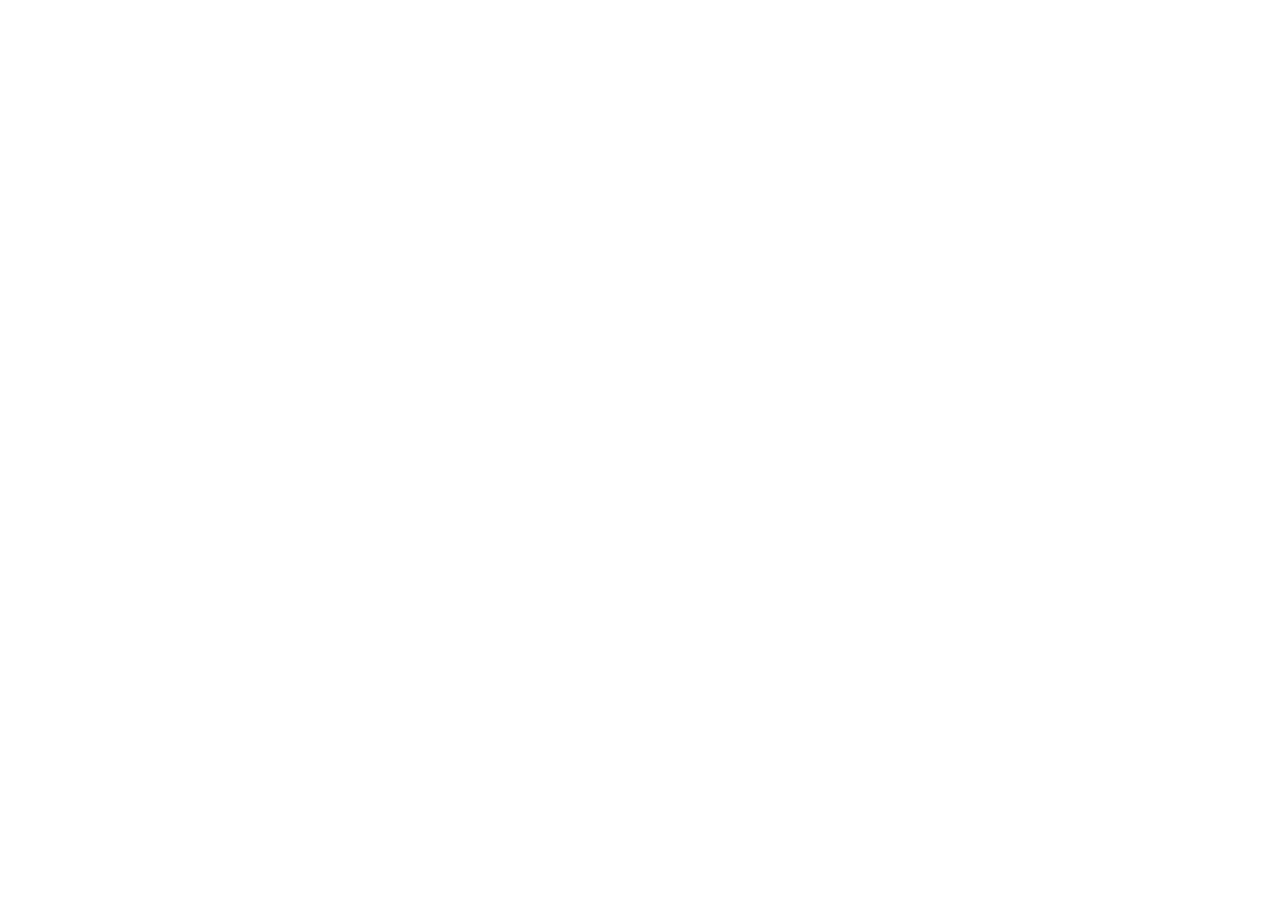
==== hero1.html @ 266dec46 "added an hero1.html file" ====
<!DOCTYPE html>
<html lang="en">
<head>
    <meta charset="UTF-8">
    <meta name="viewport" content="width=device-width, initial-scale=1.0">
    <title>Hero 1 Assignment</title>
</head>
<body>
    
</body>
</html>
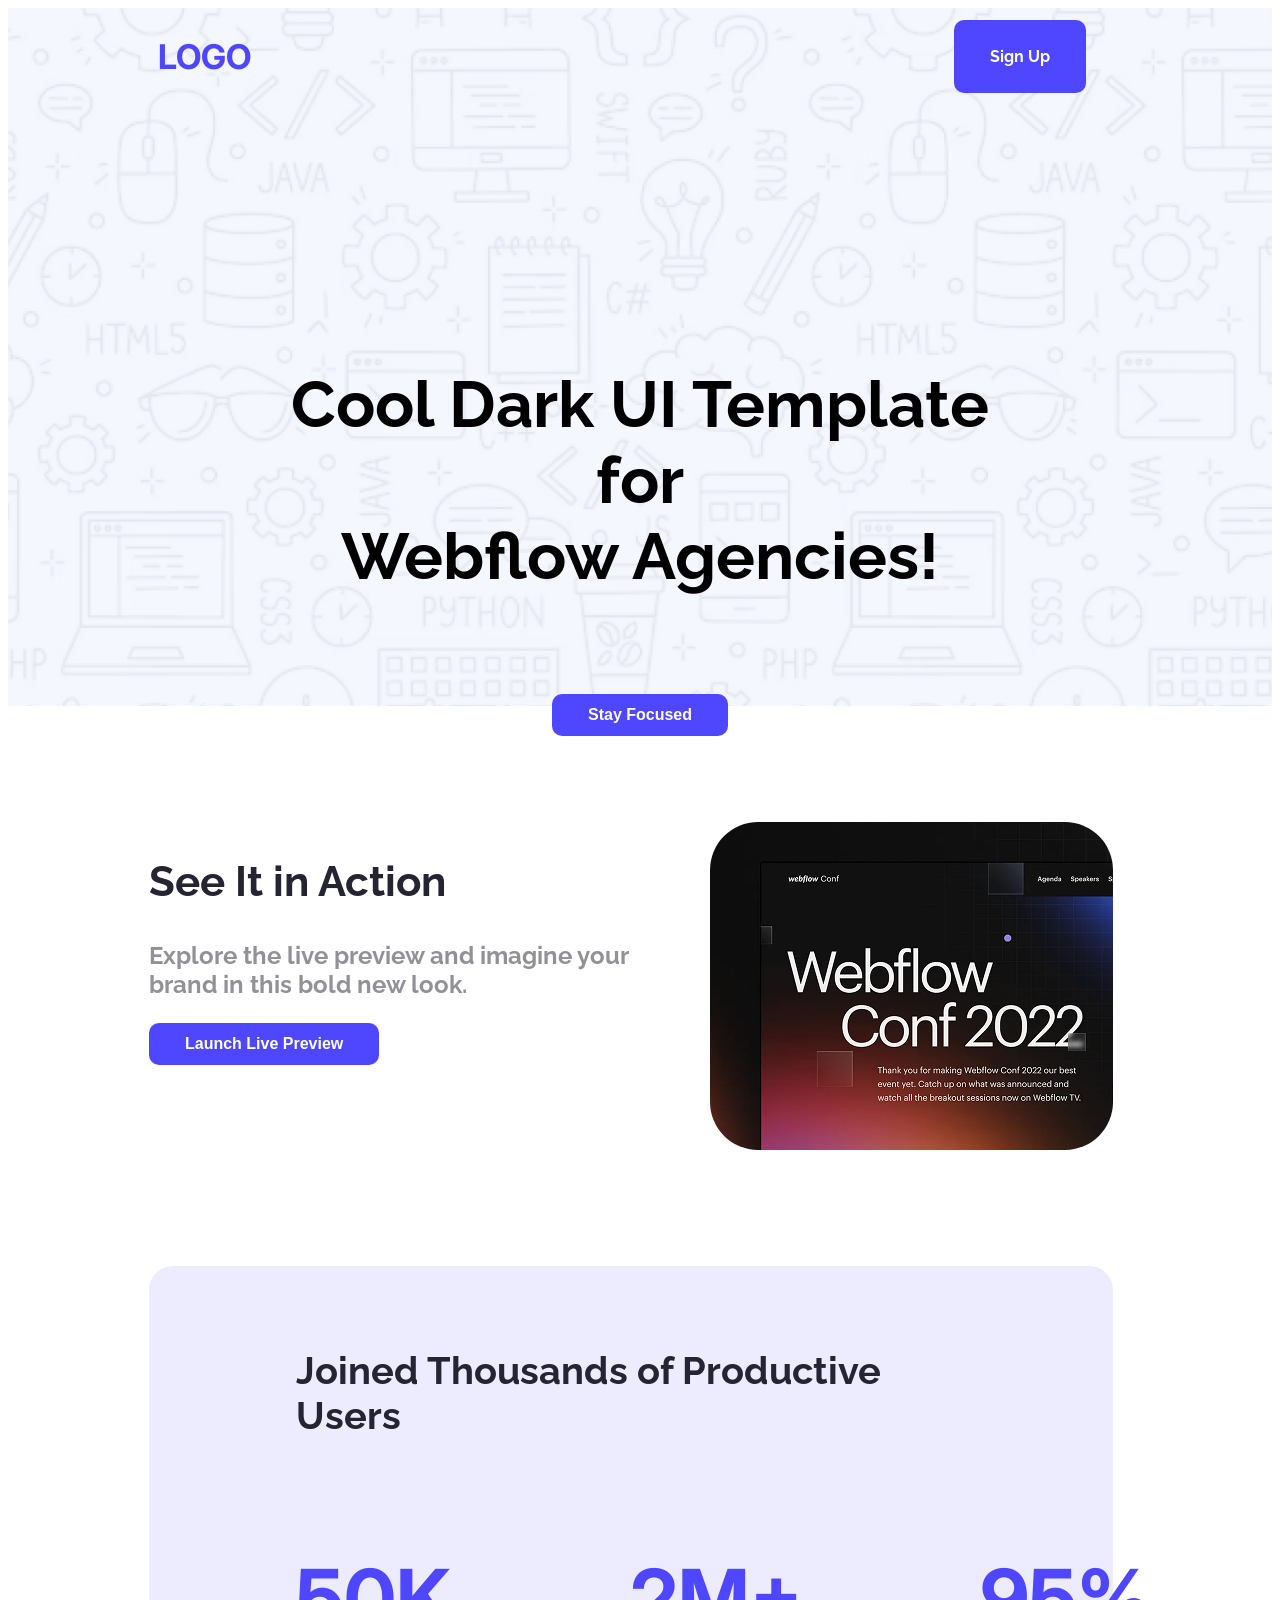
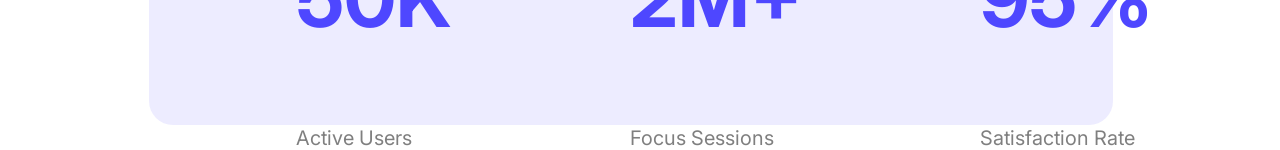
==== commit 091a2b8b: "added new commit" ====
--- a/hero1.html
+++ b/hero1.html
@@ -3,9 +3,84 @@
 <head>
     <meta charset="UTF-8">
     <meta name="viewport" content="width=device-width, initial-scale=1.0">
+    <!-- inter font link -->
+     <link rel="preconnect" href="https://fonts.googleapis.com">
+    <link rel="preconnect" href="https://fonts.gstatic.com" crossorigin>
+    <link href="https://fonts.googleapis.com/css2?family=Inter:ital,opsz,wght@0,14..32,100..900;1,14..32,100..900&family=Open+Sans:ital,wght@0,300..800;1,300..800&family=Raleway:ital,wght@0,100..900;1,100..900&display=swap" rel="stylesheet">
+
+    <!-- font releway link -->
+     <link rel="preconnect" href="https://fonts.googleapis.com">
+    <link rel="preconnect" href="https://fonts.gstatic.com" crossorigin>
+    <link href="https://fonts.googleapis.com/css2?family=Inter:ital,opsz,wght@0,14..32,100..900;1,14..32,100..900&family=Open+Sans:ital,wght@0,300..800;1,300..800&family=Raleway:ital,wght@0,100..900;1,100..900&display=swap" rel="stylesheet">
+
     <title>Hero 1 Assignment</title>
+
+    <link rel="stylesheet" href="styles/banner.css">
 </head>
 <body>
+    <header class="header">
+        <!-- start Banner head section -->
+        <nav>
+            <h2 class="Ban-logo inter-bn-h">LOGO</h2>
+            <a href=""><button class="fff-color raleway-bn-h-b">Sign Up</button></a>
+        </nav>
+        <div class="raleway-bn-h-b hd-tex-cool">
+            <p>Cool Dark UI Template for <br> Webflow Agencies!</p>
+            <a href=""><button class="btn-color ff-color">Stay Focused</button></a>
+        </div>    
+    </header>
+
+<!-- action header section -->
+        <main>
+        
+            <section class="main"> <!-- header section div1 style -->
+                 <div class="sec-div1-style">
+
+                    <div class="raleway-bn-h-b section-div1">
+                    <H2 class="bn-action-title action-cont-h2">See It in Action</H2>
+                    <P class="bn-cotent action-cont-color">Explore the live preview and imagine your <br> brand in this bold new look.</P>
+                    <a href=""> <button class="btn-color ff-color">Launch Live Preview</button></a>
+                    </div>
+                    
+                    <img class="banner-prof-pic" src="B12A01-landing-launchpad/Assets/wc-mini.png" alt="">
+                </div>
+            </section>
+<!-- action user section -->
+            <section class="main">
+
+                <div class="user-sec">
+                    
+                    <h2 class="raleway-bn-h-b mid-sec-title">Joined Thousands of Productive Users</h2>
+
+                    <div class="secondary-bg">
+
+                        <div>
+                        <h3 class="inter-bn-h active-user">50K</h3>
+                        <p class="inter-bn-h des-text">Active Users</p>
+                        </div>
+
+                        <div>
+                        <h3 class="inter-bn-h active-user">2M+</h3>
+                        <p class="inter-bn-h des-text">Focus Sessions</p>
+                        </div>
+
+                        <div>
+                        <h3 class="inter-bn-h active-user">95%</h3>
+                        <p class="inter-bn-h des-text">Satisfaction Rate</p>
+                        </div>
+                    </div>
+                </div>
+                
+            </section>
+
+
+
+         </main>
+    
+
+    <footer>
+
+    </footer>
     
 </body>
 </html>
--- a/styles/banner.css
+++ b/styles/banner.css
@@ -0,0 +1,132 @@
+/* inter font style */
+
+.inter-bn-h {
+  font-family: "Inter", sans-serif;
+  font-optical-sizing: auto;
+  font-weight: <weight>;
+  font-style: normal;
+}
+/* releway font style */
+
+.raleway-bn-h-b {
+  font-family: "Raleway", sans-serif;
+  font-optical-sizing: auto;
+  font-weight: bold;
+  font-style: normal;
+}
+.header{
+    background-image: url(../B12A01-landing-launchpad/Assets/Hero-bg.png);
+    background-position: top center;
+    background-repeat: no-repeat;
+    width: 100%;
+    height: 698px;
+    background-size: cover;
+}
+
+/* banner head styles */
+nav{
+    display: flex;
+    justify-content: space-between;
+    margin: 0 150px
+    /* margin-top: 51.5px; */
+}
+.Ban-logo{
+    color: rgba(78, 71, 255, 1);
+    font-size: 34px;
+}
+nav a{
+    display: flex;
+    text-decoration: none;
+    padding: 12px 36px;
+}
+nav button{
+    background-color: rgba(78, 71, 255, 1);
+    font-weight: bold;
+    font-size: 16px;
+}
+.btn-color{
+    background-color: rgba(78, 71, 255, 1);
+    padding: 12px 36px;
+    border-radius: 10px;
+    font-weight: bold;
+    font-size: 16px;
+    border: none;
+}
+.fff-color{
+    color: #FFFFFF;
+    padding: 12px 36px;
+    border-radius: 10px;
+    border: none;
+}
+.ff-color{
+    color: #FFFFFF;
+}
+.hd-tex-cool{
+    font-size: 65px;
+    font-weight: bold;
+    margin: 261px 267.5px 285px 267.5px;
+}
+header div{
+    text-align: center;
+    /* margin: 309px 267.5px 237px 267.5px; */
+}
+
+/* action header section  */
+/* header section div1 style*/
+.main{
+    margin: 116px 159px 0 141px;
+}
+.sec-div1-style{
+    display: flex;
+    justify-content: space-between;
+}
+.section-div1{
+    max-width: 517px;
+    text-align: left;
+}
+.bn-action-title{
+    font-size: 42px;
+}
+.bn-cotent{
+    font-size: 24px;
+}
+.action-cont-h2{
+    color: rgba(37, 36, 50, 1);
+}
+.action-cont-color{
+    color: rgba(37, 36, 50, 0.5);
+}
+.banner-prof-pic{
+    max-width: 403px;
+    border-radius: 48px;
+}
+/* action user section */
+.user-sec{
+    justify-items: center;
+    background-color: rgba(78, 71, 255, 0.1);
+    padding: 50px 147px;
+    border-radius: 24px;
+    
+}
+.mid-sec-title{
+    font-size: 38px;
+    color: #252432;
+}
+.secondary-bg{
+    display: flex;
+    justify-content: space-between;
+    /* padding: 135px 147px 50px 147px; */
+    /* gap: 158px; */
+    width: 856px;
+    height: 206px;
+    
+}
+.active-user{
+    font-size: 80px;
+    font-weight: bold;
+    color: rgba(78, 71, 255, 1);
+}
+.des-text{
+    font-size: 20px;
+    color: rgba(0, 0, 0, 0.5);
+}
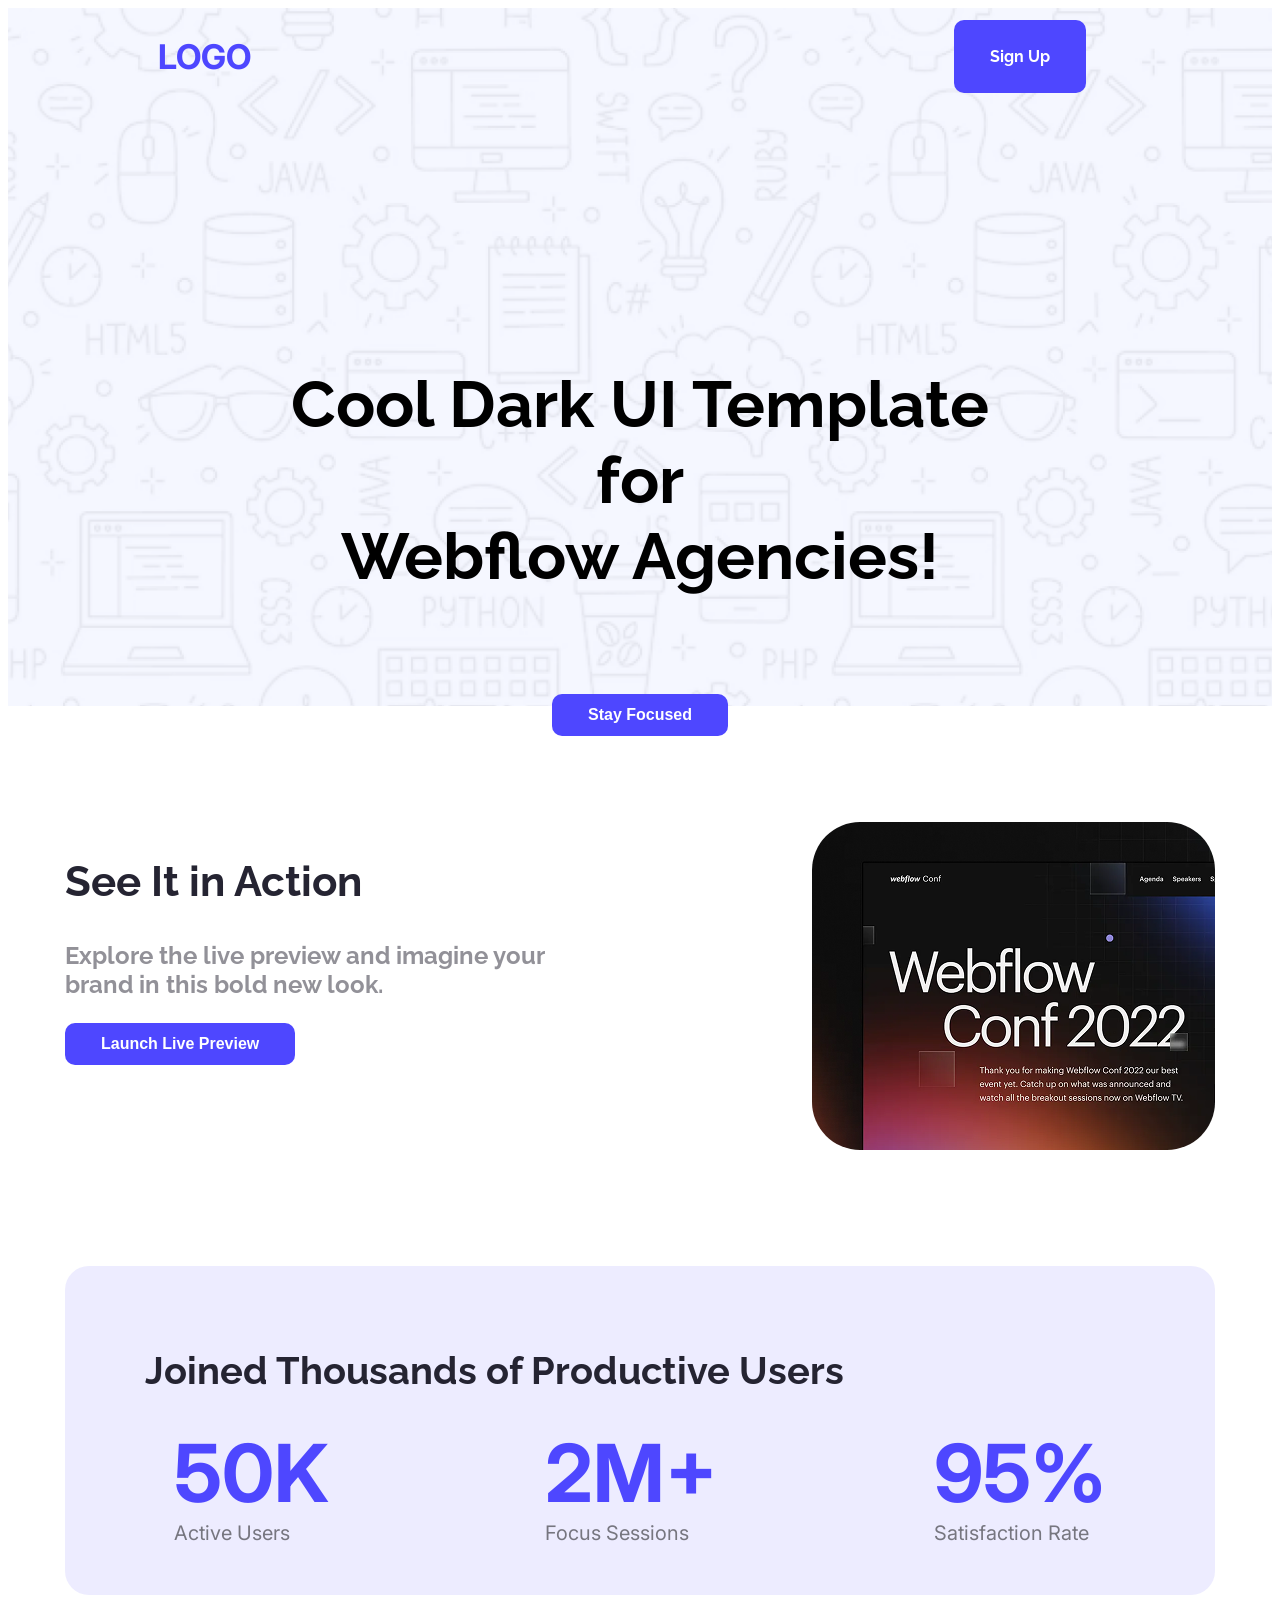
==== commit eefad6f3: "added action section new commit" ====
--- a/hero1.html
+++ b/hero1.html
@@ -53,17 +53,14 @@
                     <h2 class="raleway-bn-h-b mid-sec-title">Joined Thousands of Productive Users</h2>
 
                     <div class="secondary-bg">
-
                         <div>
-                        <h3 class="inter-bn-h active-user">50K</h3>
+                        <p class="inter-bn-h active-user">50K</p>
                         <p class="inter-bn-h des-text">Active Users</p>
                         </div>
-
                         <div>
                         <h3 class="inter-bn-h active-user">2M+</h3>
                         <p class="inter-bn-h des-text">Focus Sessions</p>
                         </div>
-
                         <div>
                         <h3 class="inter-bn-h active-user">95%</h3>
                         <p class="inter-bn-h des-text">Satisfaction Rate</p>
--- a/styles/banner.css
+++ b/styles/banner.css
@@ -74,11 +74,14 @@
 /* action header section  */
 /* header section div1 style*/
 .main{
-    margin: 116px 159px 0 141px;
+    /* margin: 116px 159px 0 141px; */
+    max-width: 1150px;
+    margin: 0 auto;
 }
 .sec-div1-style{
     display: flex;
     justify-content: space-between;
+    margin-top: 116px;
 }
 .section-div1{
     max-width: 517px;
@@ -97,15 +100,17 @@
     color: rgba(37, 36, 50, 0.5);
 }
 .banner-prof-pic{
-    max-width: 403px;
+    width: 403px;
+    height: 328px;
     border-radius: 48px;
 }
 /* action user section */
 .user-sec{
     justify-items: center;
     background-color: rgba(78, 71, 255, 0.1);
-    padding: 50px 147px;
+    padding: 50px 80px;
     border-radius: 24px;
+    margin-top: 116px;
     
 }
 .mid-sec-title{
@@ -114,19 +119,19 @@
 }
 .secondary-bg{
     display: flex;
-    justify-content: space-between;
-    /* padding: 135px 147px 50px 147px; */
-    /* gap: 158px; */
-    width: 856px;
-    height: 206px;
-    
+    justify-content: space-around;
+    gap: 158px;
 }
 .active-user{
     font-size: 80px;
     font-weight: bold;
     color: rgba(78, 71, 255, 1);
+    margin: 0;
+    padding: 0;
 }
 .des-text{
     font-size: 20px;
     color: rgba(0, 0, 0, 0.5);
+    margin: 0;
+    padding: 0;
 }
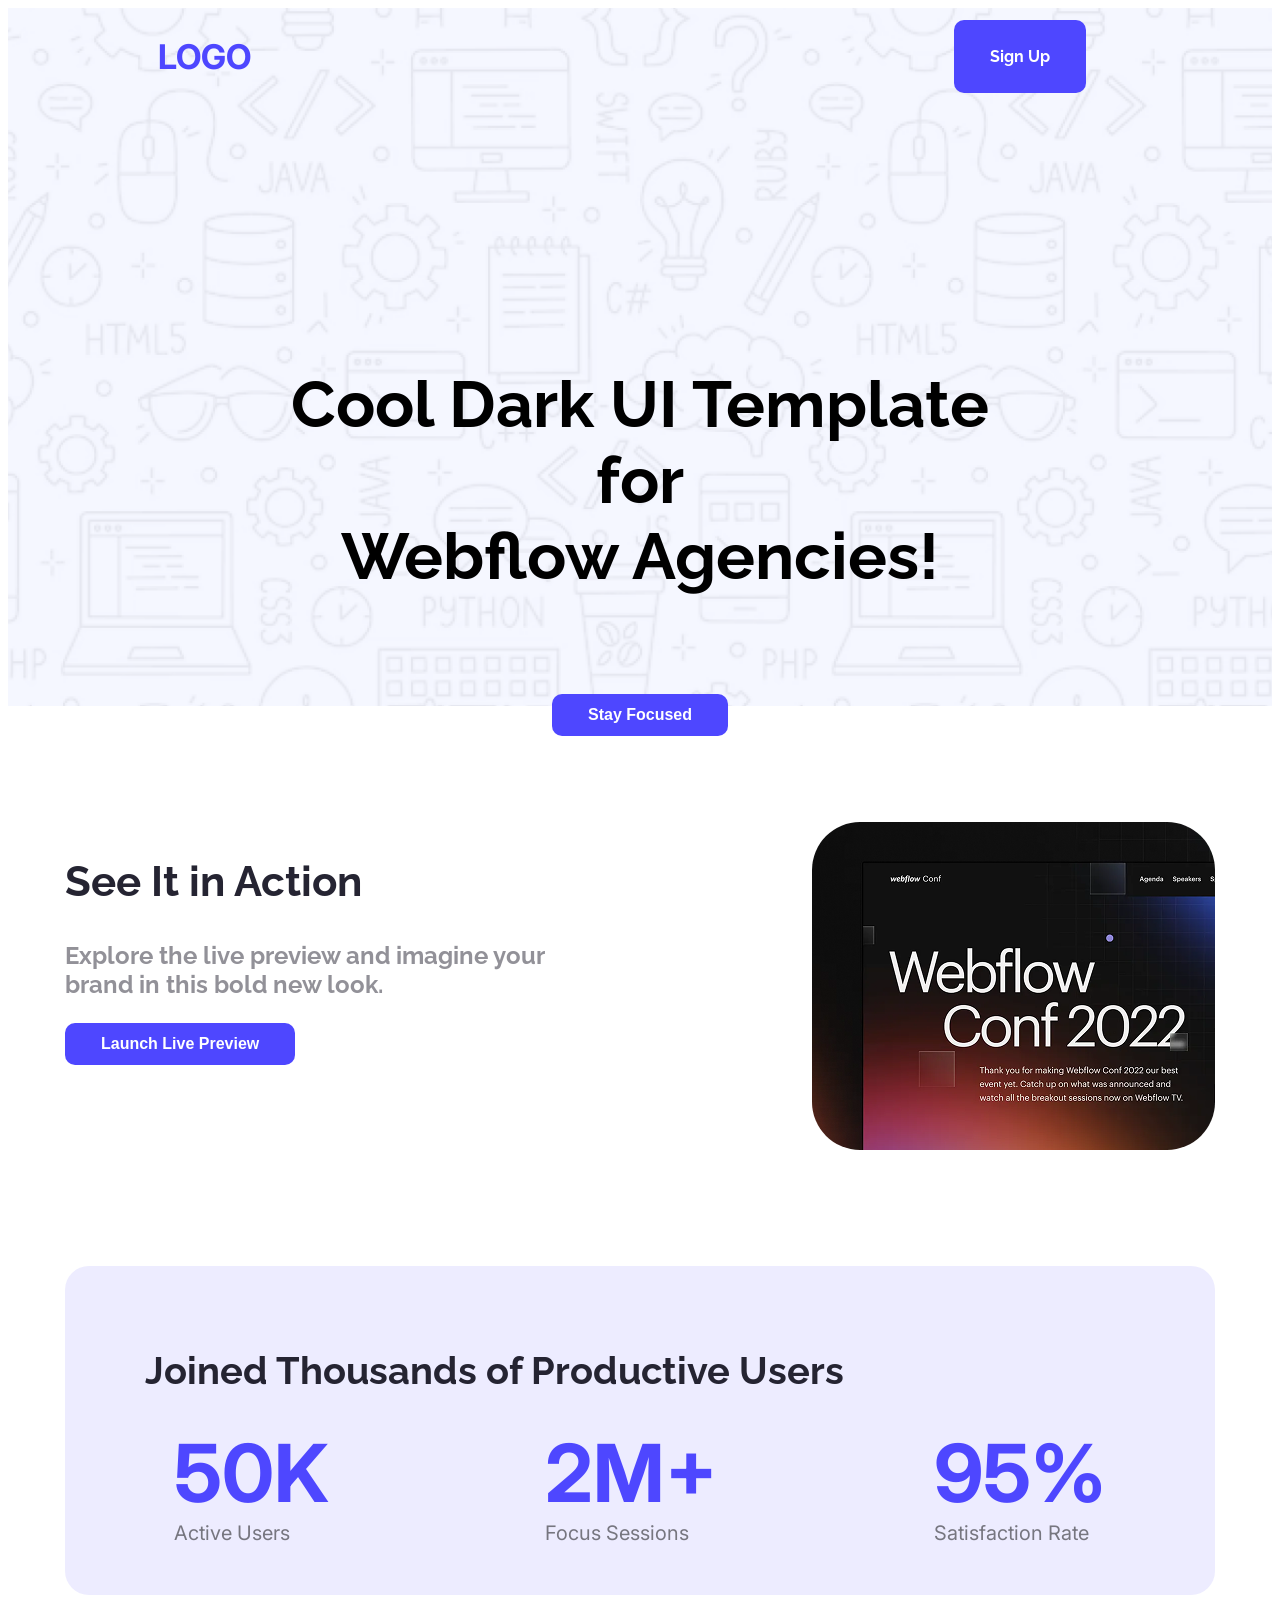
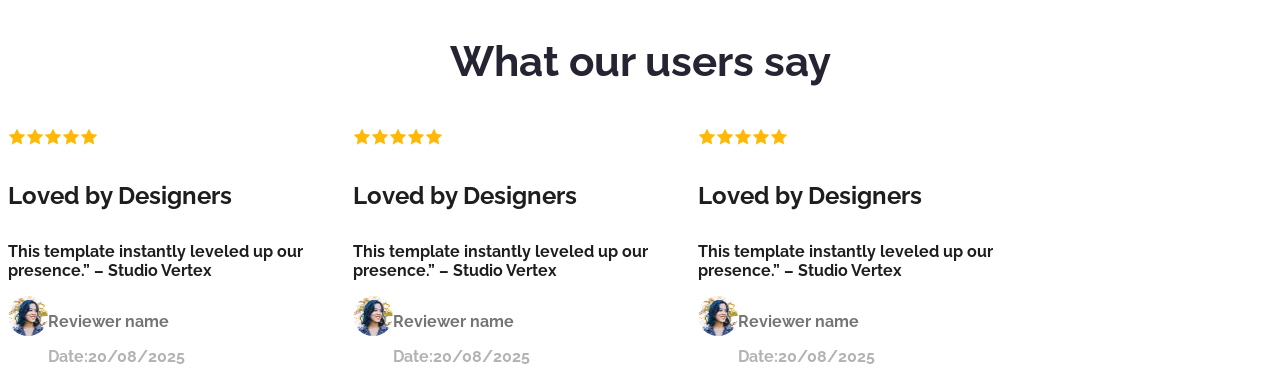
==== commit 8eafd2b3: "added review section new commit" ====
--- a/hero1.html
+++ b/hero1.html
@@ -67,11 +67,86 @@
                         </div>
                     </div>
                 </div>
+            </section>
+<!-- user review section             -->
+            <section>
+                <h3 class="raleway-bn-h-b rev-head">What our users say</h3>
                 
-            </section>
+                <section class="review-sec">
+                        <section>
+                            <div>
+                                <div class="rev-star">
+                                    <div><img src="B12A01-landing-launchpad/Assets/icon-star.png" alt=""></div>
+                                    <div><img src="B12A01-landing-launchpad/Assets/icon-star.png" alt=""></div>
+                                    <div><img src="B12A01-landing-launchpad/Assets/icon-star.png" alt=""></div>
+                                    <div><img src="B12A01-landing-launchpad/Assets/icon-star.png" alt=""></div>
+                                    <div><img src="B12A01-landing-launchpad/Assets/icon-star.png" alt=""></div>
+                                </div>
+                                <h4 class="raleway-bn-h-b rev-title">Loved by Designers</h4>
+                                
+                                <p class="raleway-bn-h-b rev-description">This template instantly leveled up our <br> presence.” – Studio Vertex</p>
 
+                                <div class="rev-pic-info">
+                                    <img class="rev-pic"src="B12A01-landing-launchpad/Assets/avatar.png" alt="">
 
+                                    <div class="rev-info">
+                                        <div class="raleway-bn-h-b rev-name"><p>Reviewer name</p></div>
+                                        <div class="raleway-bn-h-b rev-date"><p>Date:20/08/2025</p></div>
+                                    </div>
+                                </div>
+                            </div>
+                        </section>
 
+                        <section>
+                            <div>
+                                
+                                <div class="rev-star">
+                                    <div><img src="B12A01-landing-launchpad/Assets/icon-star.png" alt=""></div>
+                                    <div><img src="B12A01-landing-launchpad/Assets/icon-star.png" alt=""></div>
+                                    <div><img src="B12A01-landing-launchpad/Assets/icon-star.png" alt=""></div>
+                                    <div><img src="B12A01-landing-launchpad/Assets/icon-star.png" alt=""></div>
+                                    <div><img src="B12A01-landing-launchpad/Assets/icon-star.png" alt=""></div>
+                                </div>
+                                <h4 class="raleway-bn-h-b rev-title">Loved by Designers</h4>
+
+                                <p class="raleway-bn-h-b rev-description">This template instantly leveled up our <br> presence.” – Studio Vertex</p>
+
+                                <div class="rev-pic-info">
+                                    <img class="rev-pic"src="B12A01-landing-launchpad/Assets/avatar.png" alt="">
+
+                                    <div class="rev-info">
+                                        <div class="raleway-bn-h-b rev-name"><p>Reviewer name</p></div>
+                                        <div class="raleway-bn-h-b rev-date"><p>Date:20/08/2025</p></div>
+                                    </div>
+                                </div>
+                            </div>    
+                        </section>
+
+                        <section>
+                            <div>
+                                    <div class="rev-star">
+                                        <div><img src="B12A01-landing-launchpad/Assets/icon-star.png" alt=""></div>
+                                        <div><img src="B12A01-landing-launchpad/Assets/icon-star.png" alt=""></div>
+                                        <div><img src="B12A01-landing-launchpad/Assets/icon-star.png" alt=""></div>
+                                        <div><img src="B12A01-landing-launchpad/Assets/icon-star.png" alt=""></div>
+                                        <div><img src="B12A01-landing-launchpad/Assets/icon-star.png" alt=""></div>
+                                    </div>
+                                <h4 class="raleway-bn-h-b rev-title">Loved by Designers</h4>
+
+                                <p class="raleway-bn-h-b rev-description">This template instantly leveled up our <br> presence.” – Studio Vertex</p>
+
+                                <div class="rev-pic-info">
+                                    <img class="rev-pic"src="B12A01-landing-launchpad/Assets/avatar.png" alt="">
+
+                                    <div class="rev-info">
+                                        <div class="raleway-bn-h-b rev-name"><p>Reviewer name</p></div>
+                                        <div class="raleway-bn-h-b rev-date"><p>Date:20/08/2025</p></div>
+                                    </div>
+                                </div>
+                            </div>
+                        </section>
+                </section>    
+            </section>    
          </main>
     
 
--- a/styles/banner.css
+++ b/styles/banner.css
@@ -134,4 +134,51 @@
     color: rgba(0, 0, 0, 0.5);
     margin: 0;
     padding: 0;
+}
+/* user review section */
+.review-sec{
+    display: flex;
+    /* justify-content: space-around; */
+    max-width: 1150px;
+    align-items: center;
+    gap: 50px;
+
+}
+.rev-head{
+    text-align: center;
+    font-size: 42px;
+    /* font-weight: bold; */
+    color: #252432;
+}
+.rev-star{
+    display: flex;
+}
+.rev-title{
+    font-size: 24px;
+    color: rgba(30, 30, 30, 1);
+}
+.rev-description{
+    font-size: 16px;
+    color: rgba(30, 30, 30, 1);
+}
+.rev-pic-info{
+    display: flex;
+}
+.rev-pic{
+    width: 40px;
+    height: 40px;
+    border-radius: 100%;
+}
+.rev-info{
+    flex-direction: column;
+    /* margin: 0; */
+}
+.rev-name{
+    font-size: 16px;
+    color: rgba(117, 117, 117, 1)
+
+}
+.rev-date{
+    font-size: 16PX;
+    color: rgba(179, 179, 179, 1);
 }
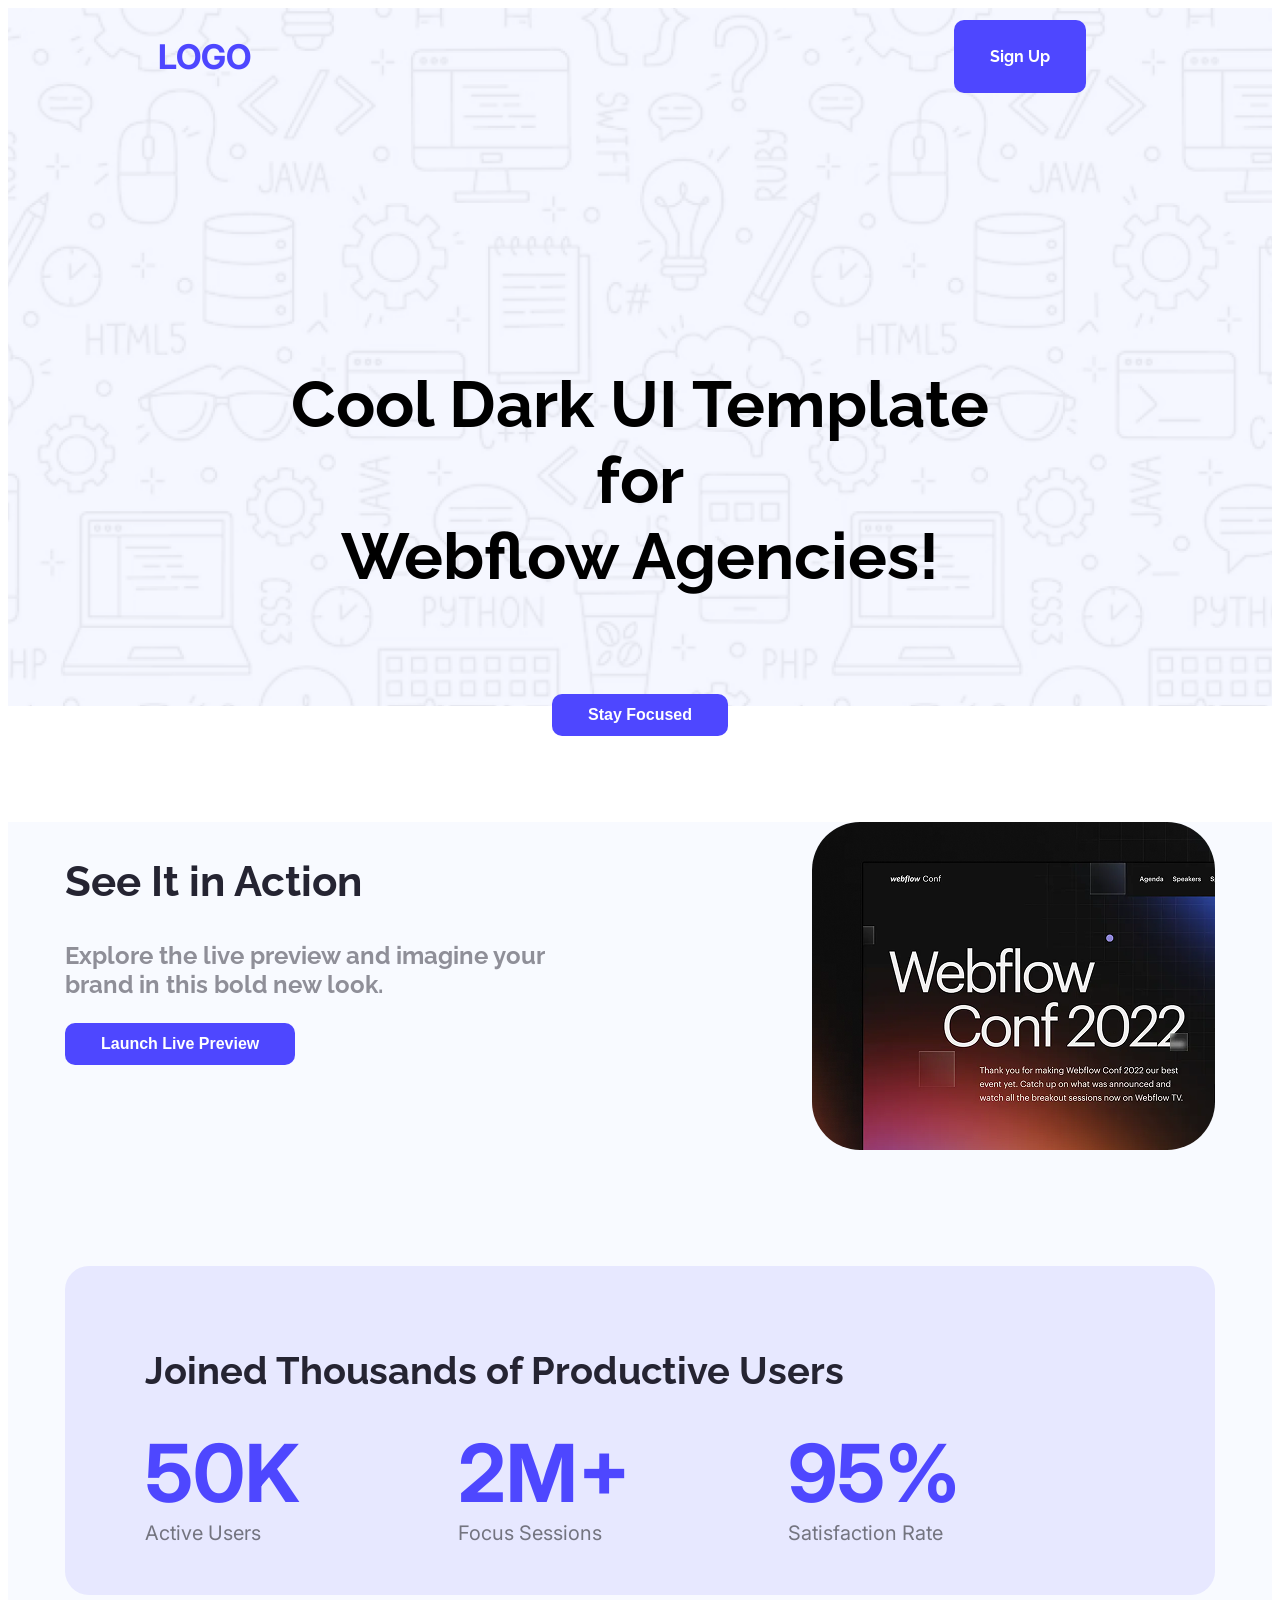
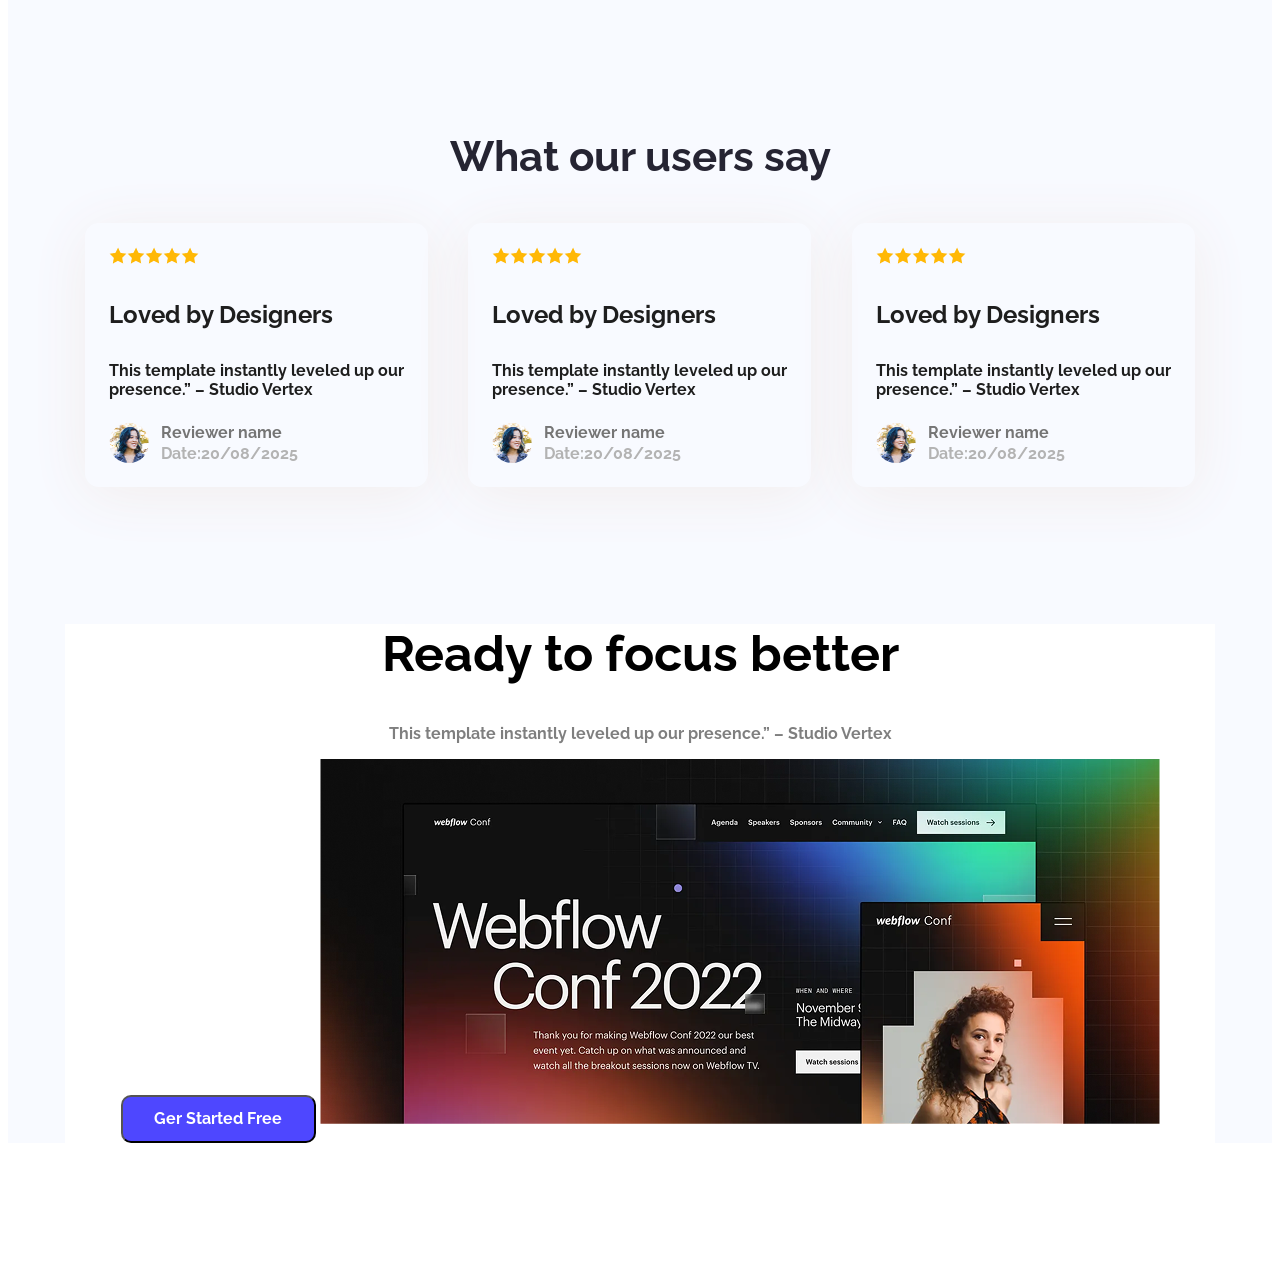
==== commit a099d7a8: "added section new commit" ====
--- a/hero1.html
+++ b/hero1.html
@@ -31,7 +31,7 @@
     </header>
 
 <!-- action header section -->
-        <main>
+        <main class="bg-color">
         
             <section class="main"> <!-- header section div1 style -->
                  <div class="sec-div1-style">
@@ -39,7 +39,7 @@
                     <div class="raleway-bn-h-b section-div1">
                     <H2 class="bn-action-title action-cont-h2">See It in Action</H2>
                     <P class="bn-cotent action-cont-color">Explore the live preview and imagine your <br> brand in this bold new look.</P>
-                    <a href=""> <button class="btn-color ff-color">Launch Live Preview</button></a>
+                    <a href=""><button class="btn-color ff-color">Launch Live Preview</button></a>
                     </div>
                     
                     <img class="banner-prof-pic" src="B12A01-landing-launchpad/Assets/wc-mini.png" alt="">
@@ -73,8 +73,8 @@
                 <h3 class="raleway-bn-h-b rev-head">What our users say</h3>
                 
                 <section class="review-sec">
-                        <section>
-                            <div>
+                        
+                            <div class="rev-style">
                                 <div class="rev-star">
                                     <div><img src="B12A01-landing-launchpad/Assets/icon-star.png" alt=""></div>
                                     <div><img src="B12A01-landing-launchpad/Assets/icon-star.png" alt=""></div>
@@ -90,16 +90,15 @@
                                     <img class="rev-pic"src="B12A01-landing-launchpad/Assets/avatar.png" alt="">
 
                                     <div class="rev-info">
-                                        <div class="raleway-bn-h-b rev-name"><p>Reviewer name</p></div>
-                                        <div class="raleway-bn-h-b rev-date"><p>Date:20/08/2025</p></div>
+                                        <span class="raleway-bn-h-b rev-name">Reviewer name</span>
+                                        <span class="raleway-bn-h-b rev-date">Date:20/08/2025</span>
                                     </div>
                                 </div>
                             </div>
-                        </section>
+                        
 
-                        <section>
-                            <div>
-                                
+                        
+                            <div class="rev-style"> 
                                 <div class="rev-star">
                                     <div><img src="B12A01-landing-launchpad/Assets/icon-star.png" alt=""></div>
                                     <div><img src="B12A01-landing-launchpad/Assets/icon-star.png" alt=""></div>
@@ -115,15 +114,15 @@
                                     <img class="rev-pic"src="B12A01-landing-launchpad/Assets/avatar.png" alt="">
 
                                     <div class="rev-info">
-                                        <div class="raleway-bn-h-b rev-name"><p>Reviewer name</p></div>
-                                        <div class="raleway-bn-h-b rev-date"><p>Date:20/08/2025</p></div>
+                                        <div class="raleway-bn-h-b rev-name">Reviewer name</div>
+                                        <div class="raleway-bn-h-b rev-date">Date:20/08/2025</div>
                                     </div>
                                 </div>
                             </div>    
-                        </section>
+                        
 
-                        <section>
-                            <div>
+                        
+                            <div class="rev-style">
                                     <div class="rev-star">
                                         <div><img src="B12A01-landing-launchpad/Assets/icon-star.png" alt=""></div>
                                         <div><img src="B12A01-landing-launchpad/Assets/icon-star.png" alt=""></div>
@@ -139,14 +138,23 @@
                                     <img class="rev-pic"src="B12A01-landing-launchpad/Assets/avatar.png" alt="">
 
                                     <div class="rev-info">
-                                        <div class="raleway-bn-h-b rev-name"><p>Reviewer name</p></div>
-                                        <div class="raleway-bn-h-b rev-date"><p>Date:20/08/2025</p></div>
+                                        <div class="raleway-bn-h-b rev-name">Reviewer name</div>
+                                        <div class="raleway-bn-h-b rev-date">Date:20/08/2025</div>
                                     </div>
                                 </div>
                             </div>
-                        </section>
+                        
                 </section>    
             </section>    
+ <!-- focus section           -->
+            <section>
+                <div class="bg-focus">
+                    <h2 class="raleway-bn-h-b foc-title">Ready to focus better</h2>
+                    <p class="raleway-bn-h-b foc-des">This template instantly leveled up our presence.” – Studio Vertex</p>
+                    <a href=""><button class="raleway-bn-h-b foc-btn">Ger Started Free</button></a>
+                    <img src="B12A01-landing-launchpad/Assets/wc-big.png" alt="">
+                </div>
+            </section>
          </main>
     
 
--- a/styles/banner.css
+++ b/styles/banner.css
@@ -73,6 +73,9 @@
 
 /* action header section  */
 /* header section div1 style*/
+.bg-color{
+    background-color: #f8faff;
+}
 .main{
     /* margin: 116px 159px 0 141px; */
     max-width: 1150px;
@@ -119,7 +122,7 @@
 }
 .secondary-bg{
     display: flex;
-    justify-content: space-around;
+    /* justify-content: space-around; */
     gap: 158px;
 }
 .active-user{
@@ -132,24 +135,33 @@
 .des-text{
     font-size: 20px;
     color: rgba(0, 0, 0, 0.5);
+    justify-content: center;
     margin: 0;
     padding: 0;
 }
 /* user review section */
-.review-sec{
-    display: flex;
-    /* justify-content: space-around; */
-    max-width: 1150px;
-    align-items: center;
-    gap: 50px;
-
-}
 .rev-head{
+    margin-top: 137px;
     text-align: center;
     font-size: 42px;
     /* font-weight: bold; */
     color: #252432;
 }
+.review-sec{
+    display: flex;
+    align-items: center;
+    max-width: 1150px;
+    margin: 0 auto;
+}
+.rev-style{
+    margin: 0 auto;
+    max-width: 366.67px;
+    max-height: 243px;
+    box-shadow: 0px 8px 60px 0px rgba(242, 237, 237, 1);
+    border-radius: 14px;
+    padding: 24px;
+    gap: 20px;
+}
 .rev-star{
     display: flex;
 }
@@ -163,22 +175,53 @@
 }
 .rev-pic-info{
     display: flex;
+    align-items: center;
+    gap: 12px;
+    margin-top: 24px;
 }
 .rev-pic{
     width: 40px;
     height: 40px;
     border-radius: 100%;
+    
 }
 .rev-info{
+    display: flex;
     flex-direction: column;
-    /* margin: 0; */
+    justify-content: center;
+    gap: 2px;
+    
 }
 .rev-name{
     font-size: 16px;
-    color: rgba(117, 117, 117, 1)
-
+    color: rgba(117, 117, 117, 1);
 }
 .rev-date{
     font-size: 16PX;
     color: rgba(179, 179, 179, 1);
+}
+/* focus section */
+.bg-focus{
+    background-color: rgba(255, 255, 255, 1);
+    max-width: 1150px;
+    margin: 137px auto;
+    text-align: center;
+}
+.foc-title{
+    font-size: 50px;
+    color: rgba(0, 0, 0, 1);
+    
+}
+.foc-des{
+    font-size: 16px;
+    color: rgba(0, 0, 0, 0.5);
+}
+.foc-btn{
+    font-size: 16px;
+    font-weight: medium;
+    color: rgba(255, 255, 255, 1);
+    width: 195px;
+    height: 48px;
+    border-radius: 10px;
+    background-color: rgba(78, 71, 255, 1);
 }
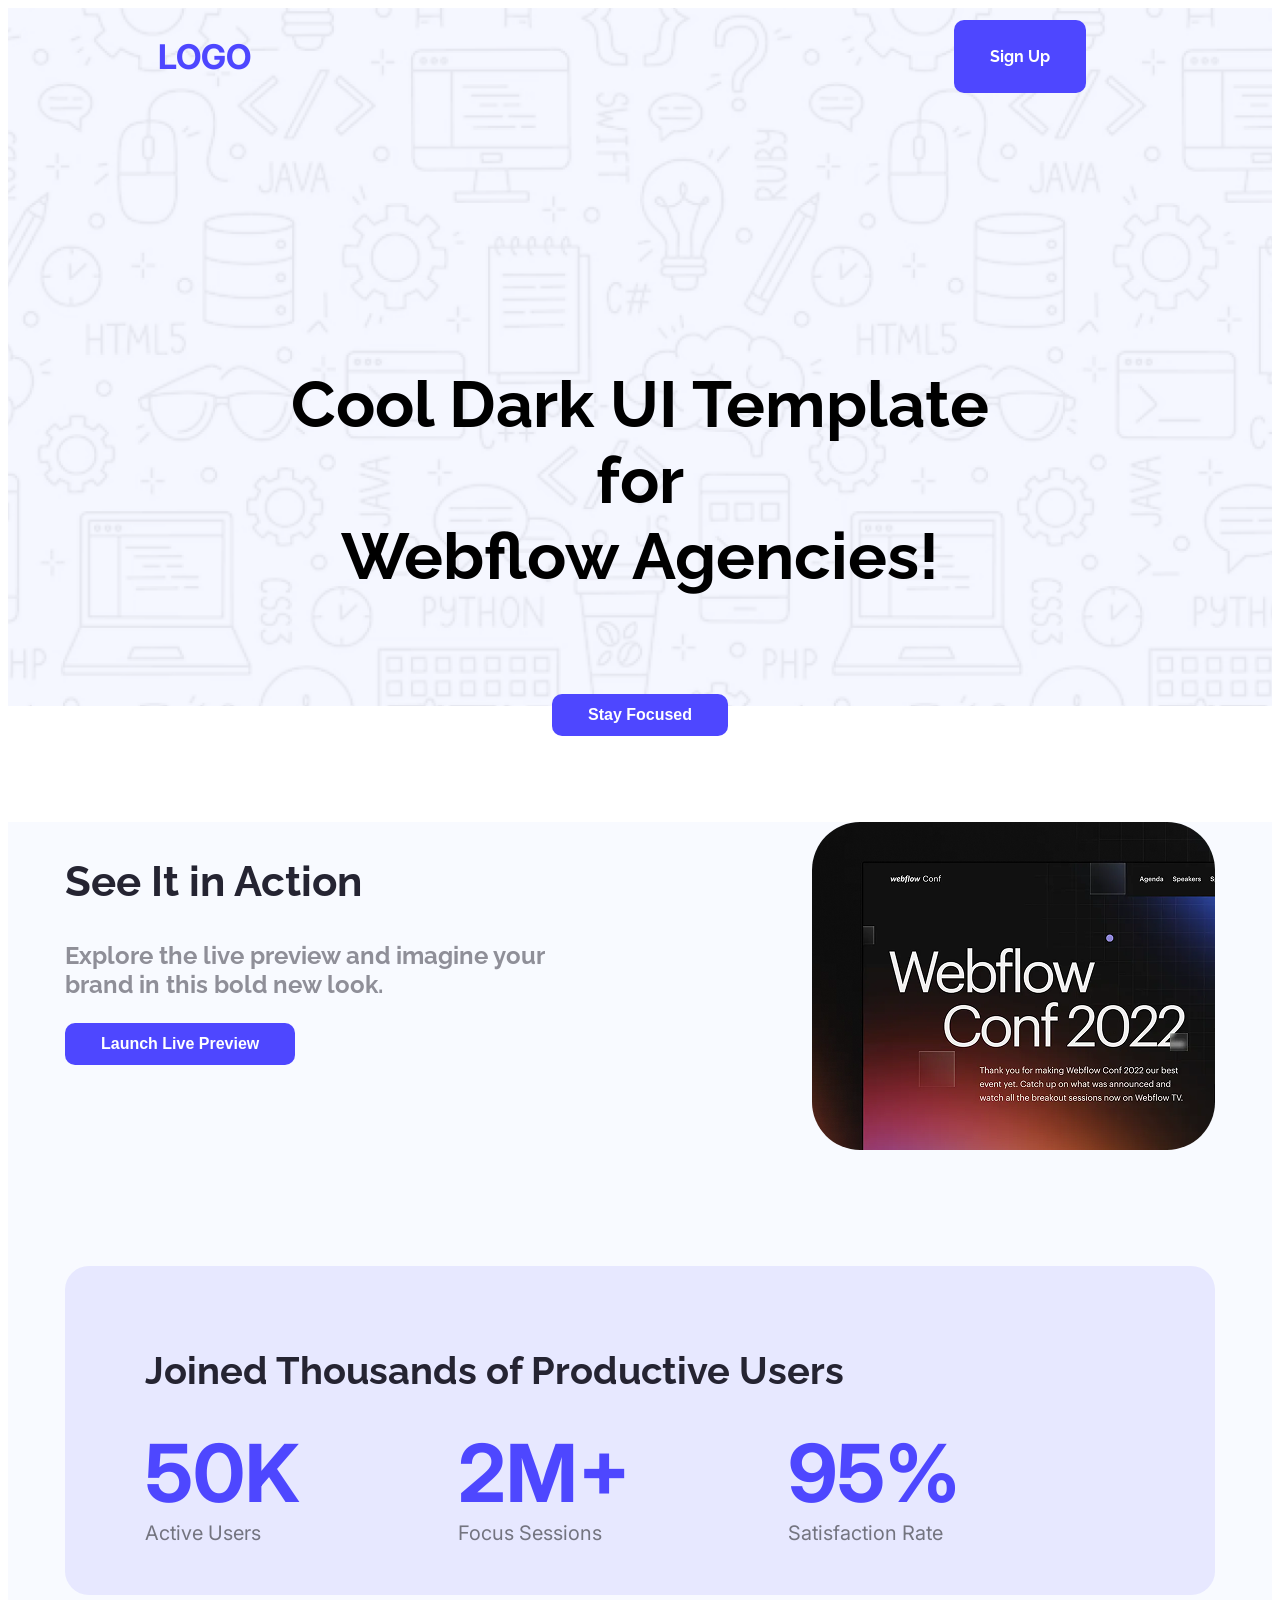
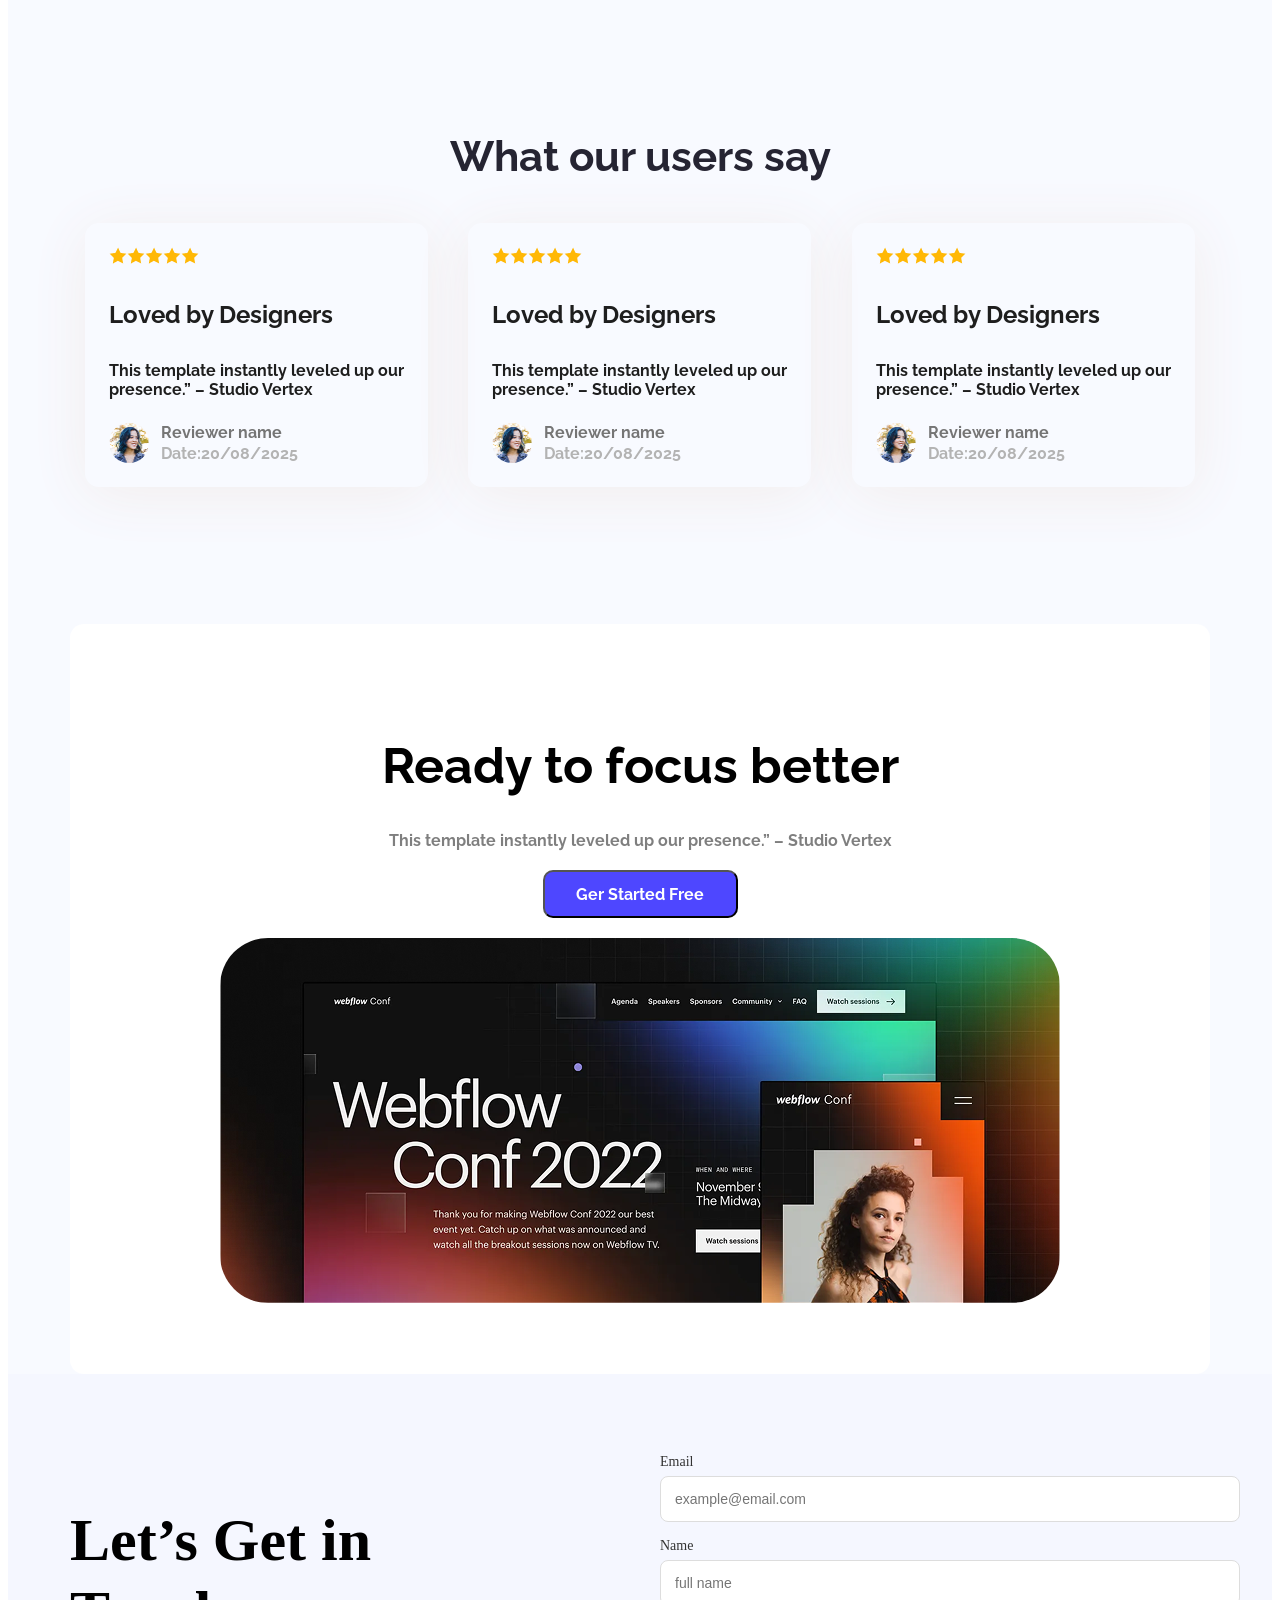
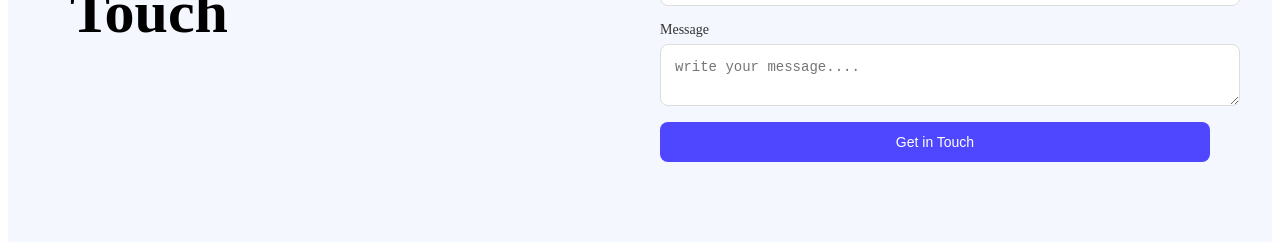
==== commit abd32643: "added info section new commit" ====
--- a/hero1.html
+++ b/hero1.html
@@ -149,12 +149,42 @@
  <!-- focus section           -->
             <section>
                 <div class="bg-focus">
-                    <h2 class="raleway-bn-h-b foc-title">Ready to focus better</h2>
-                    <p class="raleway-bn-h-b foc-des">This template instantly leveled up our presence.” – Studio Vertex</p>
-                    <a href=""><button class="raleway-bn-h-b foc-btn">Ger Started Free</button></a>
-                    <img src="B12A01-landing-launchpad/Assets/wc-big.png" alt="">
+                    <div class="foc-style">
+                        <h2 class="raleway-bn-h-b foc-title">Ready to focus better</h2>
+                        <p class="raleway-bn-h-b foc-des">This template instantly leveled up our presence.” – Studio Vertex</p>
+                        <a href=""><button class="raleway-bn-h-b foc-btn">Ger Started Free</button></a>
+                        <img class="foc-pic" src="B12A01-landing-launchpad/Assets/wc-big.png" alt="">
+                    </div>
                 </div>
             </section>
+<!-- info section             -->
+            <section class="contact-sec">
+                <div class="contact-container">
+                    <!-- left side: big title -->
+                    <div class="contact-left">
+                    <h2 class="contact-heading">Let’s Get in<br>Touch</h2>
+                    </div>
+
+                <!-- right side: form -->
+                <div class="contact-right">
+                <form class="contact-form">
+                    <label for="email">Email</label>
+                    <input type="email" id="email" placeholder="example@email.com">
+
+                    <label for="name">Name</label>
+                    <input type="text" id="name" placeholder="full name">
+
+                    <label for="message">Message</label>
+                    <textarea id="message" placeholder="write your message...."></textarea>
+
+                    <button type="submit" class="contact-btn">Get in Touch</button>
+                </form>
+                </div>
+            </div>
+            </section>
+
+
+
          </main>
     
 
--- a/styles/banner.css
+++ b/styles/banner.css
@@ -203,18 +203,29 @@
 /* focus section */
 .bg-focus{
     background-color: rgba(255, 255, 255, 1);
-    max-width: 1150px;
-    margin: 137px auto;
+    max-width: 1140px;
+    margin: 137px auto 0 auto;
+    padding: 71px 0px;
     text-align: center;
+    border-radius: 14px;
+    
+}
+.foc-style{
+    display: flex;
+    flex-direction: column;
+    align-items: center;
+    
 }
 .foc-title{
     font-size: 50px;
     color: rgba(0, 0, 0, 1);
+    margin-bottom: 20px;
     
 }
 .foc-des{
     font-size: 16px;
     color: rgba(0, 0, 0, 0.5);
+    margin-bottom: 20px;
 }
 .foc-btn{
     font-size: 16px;
@@ -224,4 +235,88 @@
     height: 48px;
     border-radius: 10px;
     background-color: rgba(78, 71, 255, 1);
-}+    margin-bottom: 20px;
+}
+.foc-pic{
+    max-width: 840px;
+    border-radius: 48px;
+}
+
+
+/* info section */
+/* Main Section Styling */
+.contact-sec {
+  background-color: #f5f7ff; /* light bluish */
+  padding: 80px 20px;
+}
+
+/* Main container (1140px width & horizontal layout) */
+.contact-container {
+  max-width: 1140px;
+  margin: 0 auto;
+  display: flex;
+  flex-wrap: wrap;
+  justify-content: space-between;
+  align-items: flex-start;
+}
+
+/* Left section: Title */
+.contact-left {
+  flex: 1;
+  min-width: 300px;
+  padding-right: 20px;
+}
+
+.contact-heading {
+  font-size: 60px;
+  font-weight: bold;
+  color: black;
+  line-height: 1.2;
+}
+
+/* Right section: Form */
+.contact-right {
+  flex: 1;
+  min-width: 300px;
+  padding-left: 20px;
+}
+
+.contact-form {
+  display: flex;
+  flex-direction: column;
+}
+
+/* Input, Textarea styling */
+.contact-form input,
+.contact-form textarea {
+  padding: 14px;
+  margin-bottom: 16px;
+  font-size: 14px;
+  border: 1px solid #ddd;
+  border-radius: 8px;
+  width: 100%;
+  resize: vertical;
+}
+
+.contact-form label {
+  margin-bottom: 6px;
+  font-size: 14px;
+  font-weight: 500;
+  color: #333;
+}
+
+/* Button styling */
+.contact-btn {
+  padding: 12px;
+  background-color: #4e47ff;
+  color: white;
+  border: none;
+  border-radius: 8px;
+  font-size: 14px;
+  cursor: pointer;
+  transition: background 0.3s ease;
+}
+
+.contact-btn:hover {
+  background-color: #372dff;
+}
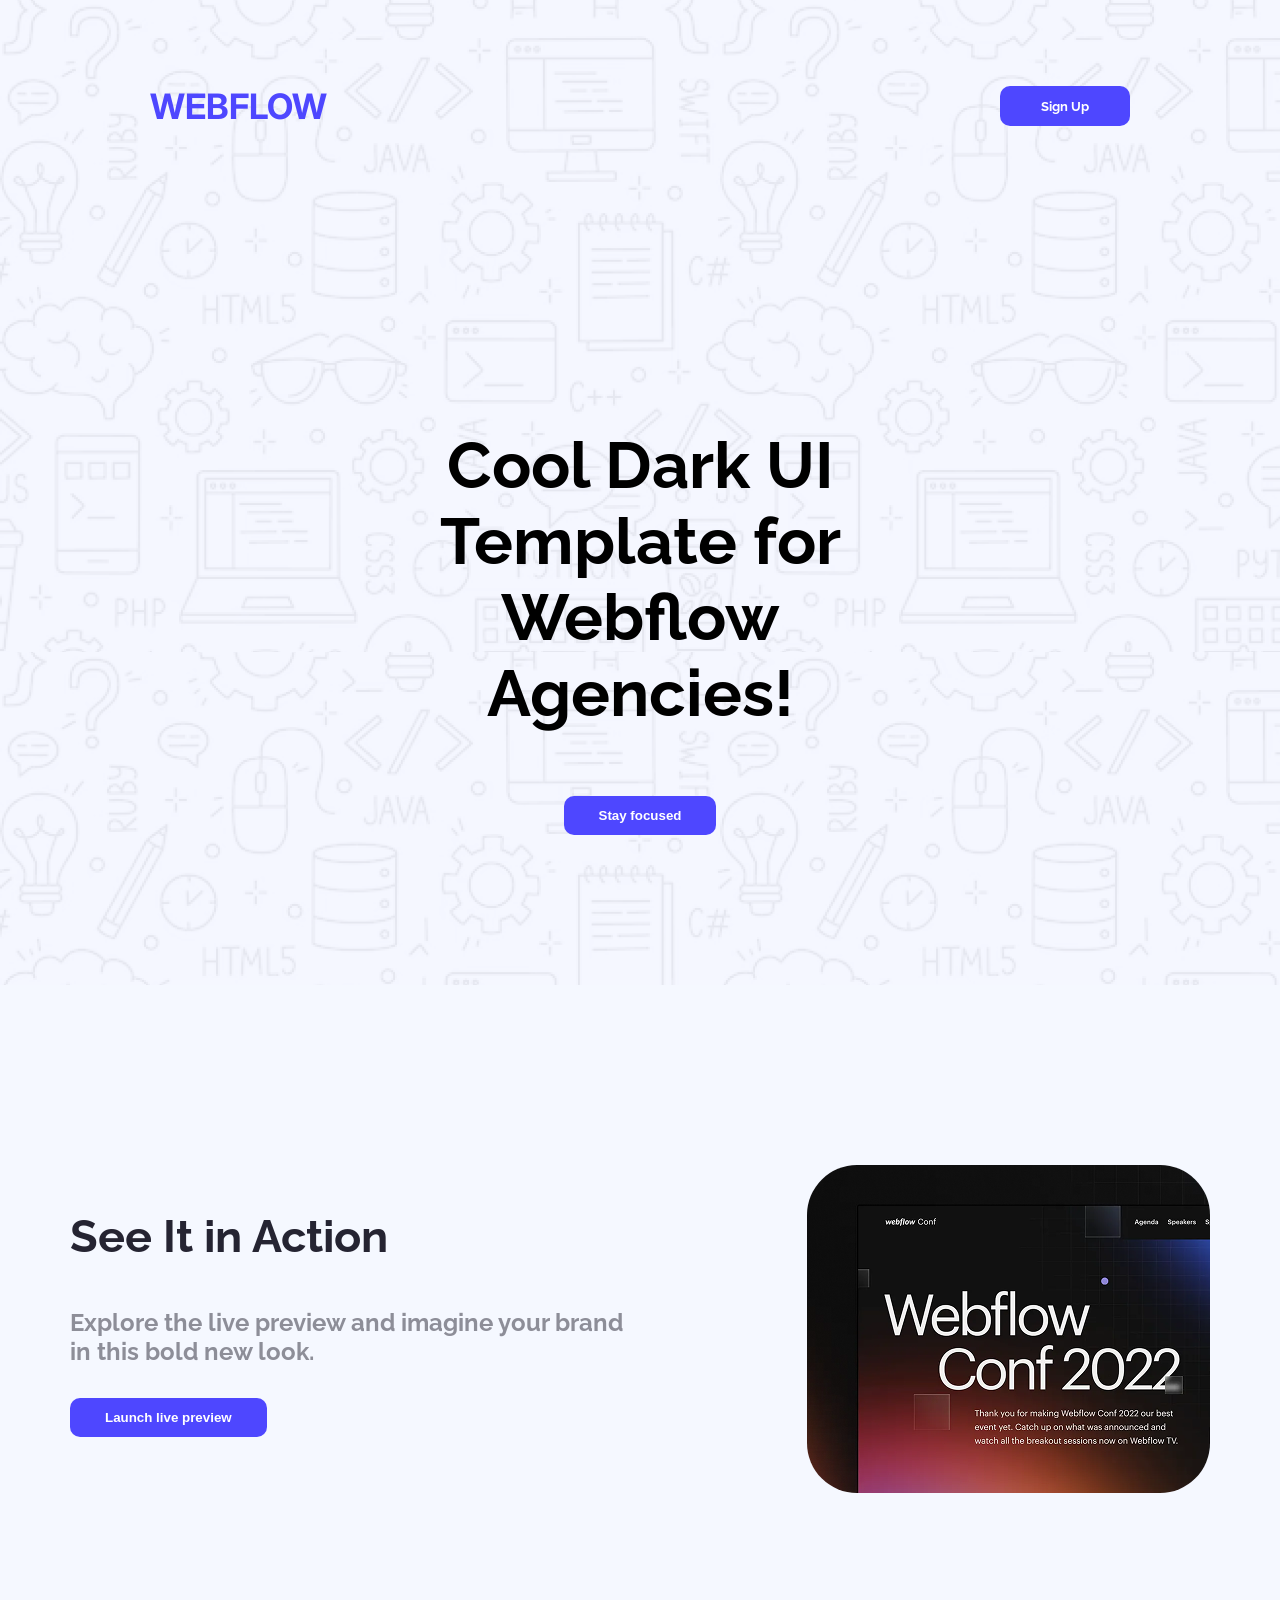
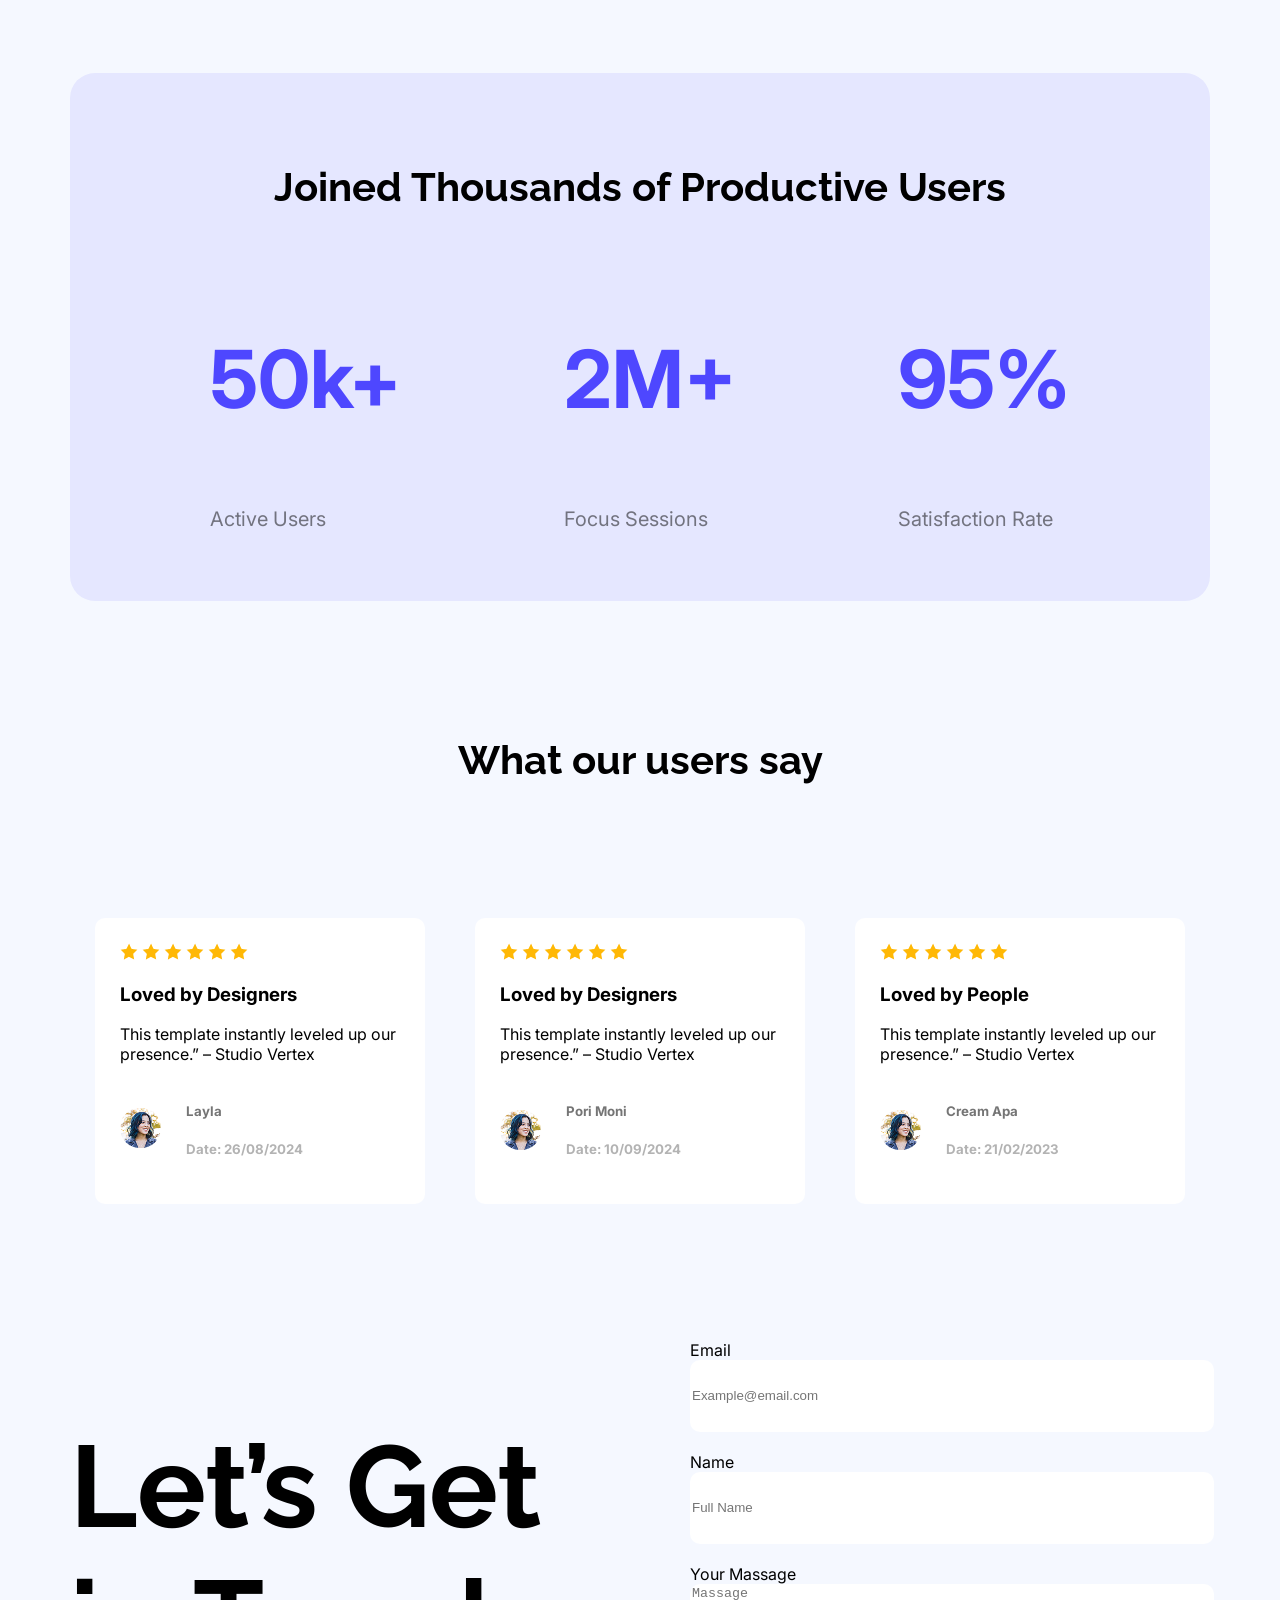
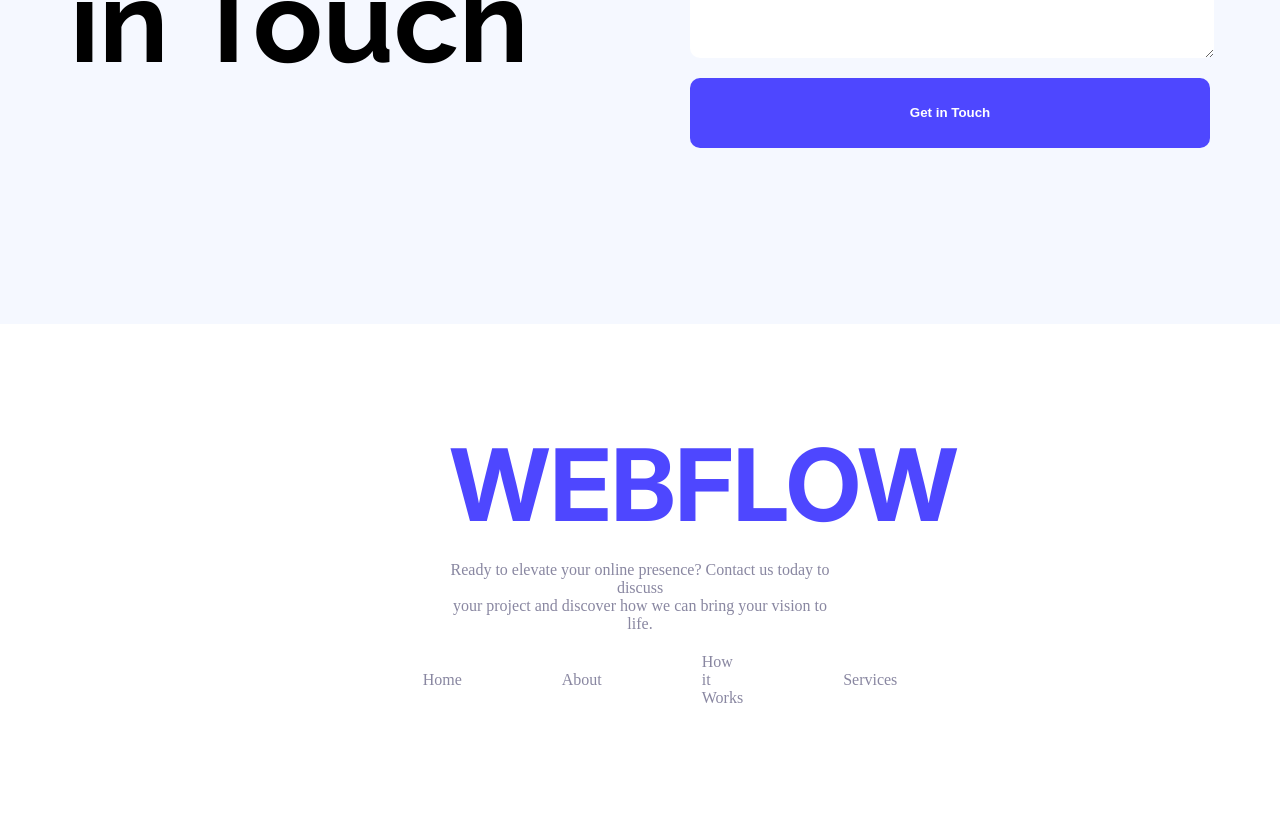
==== commit 76681dce: "added footer section new commit" ====
--- a/hero1.html
+++ b/hero1.html
@@ -1,196 +1,173 @@
-<!DOCTYPE html>
+	<!DOCTYPE html>
 <html lang="en">
 <head>
     <meta charset="UTF-8">
     <meta name="viewport" content="width=device-width, initial-scale=1.0">
-    <!-- inter font link -->
-     <link rel="preconnect" href="https://fonts.googleapis.com">
+    <!-- Inter FONT-->
+    <link rel="preconnect" href="https://fonts.googleapis.com">
     <link rel="preconnect" href="https://fonts.gstatic.com" crossorigin>
-    <link href="https://fonts.googleapis.com/css2?family=Inter:ital,opsz,wght@0,14..32,100..900;1,14..32,100..900&family=Open+Sans:ital,wght@0,300..800;1,300..800&family=Raleway:ital,wght@0,100..900;1,100..900&display=swap" rel="stylesheet">
+    <link href="https://fonts.googleapis.com/css2?family=Inter:ital,opsz,wght@0,14..32,100..900;1,14..32,100..900&display=swap" rel="stylesheet">
 
-    <!-- font releway link -->
-     <link rel="preconnect" href="https://fonts.googleapis.com">
+    <!-- raleway FONT-->
+    <link rel="preconnect" href="https://fonts.googleapis.com">
     <link rel="preconnect" href="https://fonts.gstatic.com" crossorigin>
-    <link href="https://fonts.googleapis.com/css2?family=Inter:ital,opsz,wght@0,14..32,100..900;1,14..32,100..900&family=Open+Sans:ital,wght@0,300..800;1,300..800&family=Raleway:ital,wght@0,100..900;1,100..900&display=swap" rel="stylesheet">
-
-    <title>Hero 1 Assignment</title>
-
+    <link href="https://fonts.googleapis.com/css2?family=Raleway:ital,wght@0,100..900;1,100..900&display=swap" rel="stylesheet">
     <link rel="stylesheet" href="styles/banner.css">
 </head>
 <body>
-    <header class="header">
-        <!-- start Banner head section -->
+    <header class="header-bg">
         <nav>
-            <h2 class="Ban-logo inter-bn-h">LOGO</h2>
-            <a href=""><button class="fff-color raleway-bn-h-b">Sign Up</button></a>
+            <h3 class="nav-tittle inter-font-one">WEBFLOW</h3>
+
+             <button class="btn-primary  raleway-font-two btn-width">Sign Up</button>
+           
         </nav>
-        <div class="raleway-bn-h-b hd-tex-cool">
-            <p>Cool Dark UI Template for <br> Webflow Agencies!</p>
-            <a href=""><button class="btn-color ff-color">Stay Focused</button></a>
-        </div>    
+        <!-- banner -->
+         <div class="banner-container">
+            <div class="baner-content">
+                <h3 class="banner-tittle raleway-font-two">Cool Dark UI Template for <br>Webflow Agencies!</h3>
+                <button class="btn-primary">Stay focused</button>
+            </div>
+         </div>
     </header>
-
-<!-- action header section -->
-        <main class="bg-color">
-        
-            <section class="main"> <!-- header section div1 style -->
-                 <div class="sec-div1-style">
-
-                    <div class="raleway-bn-h-b section-div1">
-                    <H2 class="bn-action-title action-cont-h2">See It in Action</H2>
-                    <P class="bn-cotent action-cont-color">Explore the live preview and imagine your <br> brand in this bold new look.</P>
-                    <a href=""><button class="btn-color ff-color">Launch Live Preview</button></a>
-                    </div>
-                    
-                    <img class="banner-prof-pic" src="B12A01-landing-launchpad/Assets/wc-mini.png" alt="">
+    <!-- action section -->
+     <main>
+        <section class="action-container">
+            <div class="action-contain">
+                <h3 class="action-tittle raleway-font-two">See It in Action</h3>
+                <h4 class="common-des-color raleway-font-two action-des">Explore the live preview and imagine your brand in this bold new look.</h4>
+                <button class="btn-primary">Launch live preview</button>
+            </div>
+            <img class="action-image" src="B12A01-landing-launchpad/Assets/wc-mini.png" alt="">
+        </section>
+        <!-- User -->
+          <section class="productive-user">
+            <h3 class="productive-user-title raleway-font-two">Joined Thousands of Productive Users</h3>
+            <div class="user-information">
+                <div class="user-data inter-font-one">
+                    <h3 class="user-data-number">50k+</h3>
+                    <p class="user-data-description">Active Users</p>
                 </div>
+                <div class="user-data inter-font-one">
+                    <h3 class="user-data-number">2M+</h3>
+                    <p class="user-data-description">Focus Sessions</p>
+                </div>
+                <div class="user-data inter-font-one">
+                    <h3 class="user-data-number">95%</h3>
+                    <p class="user-data-description">Satisfaction Rate</p>
+                </div>
+            </div>
             </section>
-<!-- action user section -->
-            <section class="main">
-
-                <div class="user-sec">
-                    
-                    <h2 class="raleway-bn-h-b mid-sec-title">Joined Thousands of Productive Users</h2>
-
-                    <div class="secondary-bg">
-                        <div>
-                        <p class="inter-bn-h active-user">50K</p>
-                        <p class="inter-bn-h des-text">Active Users</p>
+            <!-- user section -->
+              <section class="user-opinion">
+            <h3 class="user-opinion-tittle raleway-font-two">What our users say</h3>
+            <div class="user-container">
+                <div class="user-content">
+                    <!-- user-1 -->
+                    <div class="user">
+                    <div class="review-point">
+                         <img src="B12A01-landing-launchpad/Assets/icon-star.png" alt="">
+                         <img src="B12A01-landing-launchpad/Assets/icon-star.png" alt="">
+                         <img src="B12A01-landing-launchpad/Assets/icon-star.png" alt="">
+                         <img src="B12A01-landing-launchpad/Assets/icon-star.png" alt="">
+                         <img src="B12A01-landing-launchpad/Assets/icon-star.png" alt="">
+                         <img src="B12A01-landing-launchpad/Assets/icon-star.png" alt="">
+                         </div>
+                    <h3 class="user-feedback-tittle inter-font-one">Loved by Designers</h3>
+                    <p class="user-feedback-des inter-font-one">This template instantly leveled up our presence.” – Studio Vertex</p>
+                    <div class="user-infor">
+                        <div class="img-width">
+                            <img class="user-img" src="B12A01-landing-launchpad/Assets/avatar.png" alt="">
                         </div>
-                        <div>
-                        <h3 class="inter-bn-h active-user">2M+</h3>
-                        <p class="inter-bn-h des-text">Focus Sessions</p>
-                        </div>
-                        <div>
-                        <h3 class="inter-bn-h active-user">95%</h3>
-                        <p class="inter-bn-h des-text">Satisfaction Rate</p>
+                        <div class="user-details">
+                            <h5 class="inter-font-one user-name" >Layla</h5>
+                            <h5 class="inter-font-one user-date" >Date: 26/08/2024</h5>
                         </div>
                     </div>
                 </div>
-            </section>
-<!-- user review section             -->
-            <section>
-                <h3 class="raleway-bn-h-b rev-head">What our users say</h3>
-                
-                <section class="review-sec">
-                        
-                            <div class="rev-style">
-                                <div class="rev-star">
-                                    <div><img src="B12A01-landing-launchpad/Assets/icon-star.png" alt=""></div>
-                                    <div><img src="B12A01-landing-launchpad/Assets/icon-star.png" alt=""></div>
-                                    <div><img src="B12A01-landing-launchpad/Assets/icon-star.png" alt=""></div>
-                                    <div><img src="B12A01-landing-launchpad/Assets/icon-star.png" alt=""></div>
-                                    <div><img src="B12A01-landing-launchpad/Assets/icon-star.png" alt=""></div>
-                                </div>
-                                <h4 class="raleway-bn-h-b rev-title">Loved by Designers</h4>
-                                
-                                <p class="raleway-bn-h-b rev-description">This template instantly leveled up our <br> presence.” – Studio Vertex</p>
+                 <!-- user-2 -->
 
-                                <div class="rev-pic-info">
-                                    <img class="rev-pic"src="B12A01-landing-launchpad/Assets/avatar.png" alt="">
-
-                                    <div class="rev-info">
-                                        <span class="raleway-bn-h-b rev-name">Reviewer name</span>
-                                        <span class="raleway-bn-h-b rev-date">Date:20/08/2025</span>
-                                    </div>
-                                </div>
-                            </div>
-                        
-
-                        
-                            <div class="rev-style"> 
-                                <div class="rev-star">
-                                    <div><img src="B12A01-landing-launchpad/Assets/icon-star.png" alt=""></div>
-                                    <div><img src="B12A01-landing-launchpad/Assets/icon-star.png" alt=""></div>
-                                    <div><img src="B12A01-landing-launchpad/Assets/icon-star.png" alt=""></div>
-                                    <div><img src="B12A01-landing-launchpad/Assets/icon-star.png" alt=""></div>
-                                    <div><img src="B12A01-landing-launchpad/Assets/icon-star.png" alt=""></div>
-                                </div>
-                                <h4 class="raleway-bn-h-b rev-title">Loved by Designers</h4>
-
-                                <p class="raleway-bn-h-b rev-description">This template instantly leveled up our <br> presence.” – Studio Vertex</p>
-
-                                <div class="rev-pic-info">
-                                    <img class="rev-pic"src="B12A01-landing-launchpad/Assets/avatar.png" alt="">
-
-                                    <div class="rev-info">
-                                        <div class="raleway-bn-h-b rev-name">Reviewer name</div>
-                                        <div class="raleway-bn-h-b rev-date">Date:20/08/2025</div>
-                                    </div>
-                                </div>
-                            </div>    
-                        
-
-                        
-                            <div class="rev-style">
-                                    <div class="rev-star">
-                                        <div><img src="B12A01-landing-launchpad/Assets/icon-star.png" alt=""></div>
-                                        <div><img src="B12A01-landing-launchpad/Assets/icon-star.png" alt=""></div>
-                                        <div><img src="B12A01-landing-launchpad/Assets/icon-star.png" alt=""></div>
-                                        <div><img src="B12A01-landing-launchpad/Assets/icon-star.png" alt=""></div>
-                                        <div><img src="B12A01-landing-launchpad/Assets/icon-star.png" alt=""></div>
-                                    </div>
-                                <h4 class="raleway-bn-h-b rev-title">Loved by Designers</h4>
-
-                                <p class="raleway-bn-h-b rev-description">This template instantly leveled up our <br> presence.” – Studio Vertex</p>
-
-                                <div class="rev-pic-info">
-                                    <img class="rev-pic"src="B12A01-landing-launchpad/Assets/avatar.png" alt="">
-
-                                    <div class="rev-info">
-                                        <div class="raleway-bn-h-b rev-name">Reviewer name</div>
-                                        <div class="raleway-bn-h-b rev-date">Date:20/08/2025</div>
-                                    </div>
-                                </div>
-                            </div>
-                        
-                </section>    
-            </section>    
- <!-- focus section           -->
-            <section>
-                <div class="bg-focus">
-                    <div class="foc-style">
-                        <h2 class="raleway-bn-h-b foc-title">Ready to focus better</h2>
-                        <p class="raleway-bn-h-b foc-des">This template instantly leveled up our presence.” – Studio Vertex</p>
-                        <a href=""><button class="raleway-bn-h-b foc-btn">Ger Started Free</button></a>
-                        <img class="foc-pic" src="B12A01-landing-launchpad/Assets/wc-big.png" alt="">
+                <div class="user">
+                    <div class="review-point">
+                        <img src="B12A01-landing-launchpad/Assets/icon-star.png" alt="">
+                         <img src="B12A01-landing-launchpad/Assets/icon-star.png" alt="">
+                         <img src="B12A01-landing-launchpad/Assets/icon-star.png" alt="">
+                         <img src="B12A01-landing-launchpad/Assets/icon-star.png" alt="">
+                         <img src="B12A01-landing-launchpad/Assets/icon-star.png" alt="">
+                         <img src="B12A01-landing-launchpad/Assets/icon-star.png" alt="">
+                         </div>
+                         <h3 class="user-feedback-tittle inter-font-one">Loved by Designers</h3>
+                    <p class="user-feedback-des inter-font-one">This template instantly leveled up our presence.” – Studio Vertex</p>
+                    <div class="user-infor">
+                        <img class="user-img" src="B12A01-landing-launchpad/Assets/avatar.png" alt="">
+                        <div class="user-details">
+                            <h5 class="inter-font-one user-name" >Pori Moni</h5>
+                            <h5 class="inter-font-one user-date" >Date: 10/09/2024</h5>
+                        </div>
                     </div>
                 </div>
-            </section>
-<!-- info section             -->
-            <section class="contact-sec">
-                <div class="contact-container">
-                    <!-- left side: big title -->
-                    <div class="contact-left">
-                    <h2 class="contact-heading">Let’s Get in<br>Touch</h2>
+                  <!-- user-3 -->
+
+                <div class="user">
+                    <div class="review-point">
+                         <img src="B12A01-landing-launchpad/Assets/icon-star.png" alt="">
+                         <img src="B12A01-landing-launchpad/Assets/icon-star.png" alt="">
+                         <img src="B12A01-landing-launchpad/Assets/icon-star.png" alt="">
+                         <img src="B12A01-landing-launchpad/Assets/icon-star.png" alt="">
+                         <img src="B12A01-landing-launchpad/Assets/icon-star.png" alt="">
+                         <img src="B12A01-landing-launchpad/Assets/icon-star.png" alt="">
+                         </div>
+                          <h3 class="user-feedback-tittle inter-font-one">Loved by People</h3>
+                    <p class="user-feedback-des inter-font-one">This template instantly leveled up our presence.” – Studio Vertex</p>
+                    <div class="user-infor">
+                        <img class="user-img" src="B12A01-landing-launchpad/Assets/avatar.png" alt="">
+                        <div class="user-details">
+                            <h5 class="inter-font-one user-name" >Cream Apa</h5>
+                            <h5 class="inter-font-one user-date" >Date: 21/02/2023</h5>
+                        </div>
                     </div>
+                </div>
+                </div>
+                
+            </div>
+         </section>
+         <!-- info section -->
+                   <section class="feedback-form">
+            <!-- info 1st column -->
+            <div class="feedback-column">
+                <h3 class="feedback-tittle raleway-font-two">Let’s Get in Touch</h3>
+            </div>
 
-                <!-- right side: form -->
-                <div class="contact-right">
-                <form class="contact-form">
-                    <label for="email">Email</label>
-                    <input type="email" id="email" placeholder="example@email.com">
+            <!-- info 2nd comlumn -->
 
-                    <label for="name">Name</label>
-                    <input type="text" id="name" placeholder="full name">
+            <div class="feedback-column">
+                <form action="">
+                    <label class="inter-font-one" for="">Email</label>
+                    <input type="email" name="" id="" placeholder="Example@email.com">
+                    <label class="inter-font-one" for="">Name</label>
+                    <input type="text" name="" id="" placeholder="Full Name">
+                    <label class="inter-font-one" for="">Your Massage</label>
+                    <textarea name="" id="" cols="30" rows="40" placeholder="Massage"></textarea>
+                    <input class="btn-primary" type="submit" value="Get in Touch">
+                </form>
+            </div>
+            </div>
+         </section>
+    </main>
+     <footer>
+        <div class="footer-content">
+            <!-- <div class="footer-info"> -->
+                <h3 class="footer-tittle inter-font-one">WEBFLOW</h3>
+                <p class="footer-des">Ready to elevate your online presence? Contact us today to discuss <br> your project and discover how we can bring your vision to life.</p>
+                <ul>
+                    <li>Home</li>
+                    <li>About</li>
+                    <li>How it Works</li>
+                    <li>Services</li>
+                </ul>
+            </div>
+        </div>
+    </footer>
 
-                    <label for="message">Message</label>
-                    <textarea id="message" placeholder="write your message...."></textarea>
-
-                    <button type="submit" class="contact-btn">Get in Touch</button>
-                </form>
-                </div>
-            </div>
-            </section>
-
-
-
-         </main>
-    
-
-    <footer>
-
-    </footer>
-    
 </body>
 </html>
--- a/styles/banner.css
+++ b/styles/banner.css
@@ -1,322 +1,223 @@
-/* inter font style */
-
-.inter-bn-h {
+	/* inter */
+.inter-font-one{
   font-family: "Inter", sans-serif;
   font-optical-sizing: auto;
-  font-weight: <weight>;
   font-style: normal;
 }
-/* releway font style */
-
-.raleway-bn-h-b {
+/* railway */
+.raleway-font-two {
   font-family: "Raleway", sans-serif;
   font-optical-sizing: auto;
-  font-weight: bold;
   font-style: normal;
 }
-.header{
-    background-image: url(../B12A01-landing-launchpad/Assets/Hero-bg.png);
-    background-position: top center;
-    background-repeat: no-repeat;
-    width: 100%;
-    height: 698px;
-    background-size: cover;
-}
-
-/* banner head styles */
-nav{
-    display: flex;
-    justify-content: space-between;
-    margin: 0 150px
-    /* margin-top: 51.5px; */
-}
-.Ban-logo{
-    color: rgba(78, 71, 255, 1);
-    font-size: 34px;
-}
-nav a{
-    display: flex;
-    text-decoration: none;
-    padding: 12px 36px;
-}
-nav button{
-    background-color: rgba(78, 71, 255, 1);
-    font-weight: bold;
-    font-size: 16px;
-}
-.btn-color{
-    background-color: rgba(78, 71, 255, 1);
-    padding: 12px 36px;
-    border-radius: 10px;
-    font-weight: bold;
-    font-size: 16px;
-    border: none;
-}
-.fff-color{
-    color: #FFFFFF;
-    padding: 12px 36px;
+/* shared  */
+.btn-primary{
+    background-color: #4E47FF;
     border-radius: 10px;
     border: none;
-}
-.ff-color{
-    color: #FFFFFF;
-}
-.hd-tex-cool{
+    padding: 12px 35px;
+    color: white;
+    font-weight: bold;
+}
+.btn-width{
+    width: 130px;
+}
+.btn-primary:hover{
+    background-color:rgb(142, 118, 142);
+}
+.common-des-color{
+    color: rgba(37, 36, 50, 0.5);
+}
+body{
+    margin: 0;
+    background-color: #F5F8FF;
+}
+/* header  */
+.header-bg{
+    background-image: url(../B12A01-landing-launchpad/Assets/Hero-bg.png);
+    width: 100%;
+}
+/* nav  */
+nav{
+    display: flex;
+    align-items: center;
+    justify-content: space-between;
+    margin: 0 150px;
+    padding: 50px 0;
+}
+
+.nav-tittle{
+    color: rgba(78, 71, 255, 1);
+    font-size: 35px;
+}
+
+/* Banner section */
+.banner-container{
+    margin: 0 250px ;
+    padding: 150px;
+    text-align: center;
+    
+}
+.banner-tittle{
     font-size: 65px;
     font-weight: bold;
-    margin: 261px 267.5px 285px 267.5px;
-}
-header div{
-    text-align: center;
-    /* margin: 309px 267.5px 237px 267.5px; */
-}
-
-/* action header section  */
-/* header section div1 style*/
-.bg-color{
-    background-color: #f8faff;
-}
-.main{
-    /* margin: 116px 159px 0 141px; */
-    max-width: 1150px;
+}
+/* main  */
+main{
+    width: 1140px;
     margin: 0 auto;
-}
-.sec-div1-style{
+    margin-top: 120px;
+    margin-bottom: 120px;
+}
+/* action section  */
+.action-container{
     display: flex;
     justify-content: space-between;
-    margin-top: 116px;
-}
-.section-div1{
-    max-width: 517px;
-    text-align: left;
-}
-.bn-action-title{
-    font-size: 42px;
-}
-.bn-cotent{
+    padding: 60px 0;
+}
+.action-contain{
+    width: 50%;
+}
+.action-tittle{
+    font-size: 45px;
+    font-weight: bold;
+    color: #252432;
+}
+.action-des{
     font-size: 24px;
 }
-.action-cont-h2{
-    color: rgba(37, 36, 50, 1);
-}
-.action-cont-color{
-    color: rgba(37, 36, 50, 0.5);
-}
-.banner-prof-pic{
-    width: 403px;
-    height: 328px;
-    border-radius: 48px;
-}
-/* action user section */
-.user-sec{
-    justify-items: center;
-    background-color: rgba(78, 71, 255, 0.1);
-    padding: 50px 80px;
-    border-radius: 24px;
-    margin-top: 116px;
-    
-}
-.mid-sec-title{
-    font-size: 38px;
-    color: #252432;
-}
-.secondary-bg{
-    display: flex;
-    /* justify-content: space-around; */
-    gap: 158px;
-}
-.active-user{
+.action-image{
+    border-radius: 50px;
+}
+/* user  */
+.productive-user{
+    
+    border-radius: 25px;
+    padding: 50px 140px;
+    background-color: #E5E7FF;
+    margin-top: 120px;
+    margin-bottom: 40px;
+}
+.user-information{
+    display: flex;
+    justify-content: space-between;
+   
+}
+
+.productive-user-title{
+    font-size: 40px;
+    font-weight: bold;
+    text-align: center;
+}
+
+.user-data-number{
     font-size: 80px;
     font-weight: bold;
-    color: rgba(78, 71, 255, 1);
-    margin: 0;
-    padding: 0;
-}
-.des-text{
+    color: #4E47FF;
+}
+.user-data-description{
     font-size: 20px;
     color: rgba(0, 0, 0, 0.5);
+}
+/* user section */
+.user-opinion-tittle{
+    font-size: 40px;
+    font-weight: bold;
+    text-align: center;
+    margin-top: 135px;
+    margin-bottom: 135px;
+}
+
+.user-content{
+    display: flex;
+}
+.user{  
+    border-radius: 10px;
+    background-color:white;
+    margin: 0 25px;
+    padding: 25px;
+}
+.user-infor{
+    display: flex;
+    align-items: center;
+    gap: 25px;
+}
+.user-img{
+    border-radius: 100px;
+    
+}
+.user-name{
+color: rgba(117, 117, 117, 1);
+}
+.user-date{
+    color: rgba(179, 179, 179, 1);
+}
+
+/*  info section  */
+.feedback-form{
+    display: flex;
+    
+    gap: 100px;
+    align-items: center;
+    margin-top: 100px;
+  
+}
+.feedback-tittle{
+   
+    font-size: 115px;
+    font-weight: bold;
+    align-items: center;
+    
+}
+.feedback-column{
+    width: 50%;
+}
+
+form input[type="email"], form input[type="text"],form input[type="submit"], textarea{
+    display: block;
+    width: 100%;
+    height: 70px;
+    border-radius: 10px;
+    margin-bottom: 20px;
+    border: none;
+    /* padding: 10px 15px; */
+}
+footer{
+    background-color: white;
+}
+
+.footer-tittle{
+    font-size: 100px;
+    color: rgba(78, 71, 255, 1);
+    text-align: center;
+    margin: 0 auto;
+
+}
+.footer-des{
+    color: rgba(137, 135, 161, 1);
+    text-align: center;
+}
+
+.footer-content{
+  
+    padding: 100px 450px;
+}
+
+footer ul{
+    display: flex;
     justify-content: center;
-    margin: 0;
-    padding: 0;
-}
-/* user review section */
-.rev-head{
-    margin-top: 137px;
-    text-align: center;
-    font-size: 42px;
-    /* font-weight: bold; */
-    color: #252432;
-}
-.review-sec{
-    display: flex;
-    align-items: center;
-    max-width: 1150px;
-    margin: 0 auto;
-}
-.rev-style{
-    margin: 0 auto;
-    max-width: 366.67px;
-    max-height: 243px;
-    box-shadow: 0px 8px 60px 0px rgba(242, 237, 237, 1);
-    border-radius: 14px;
-    padding: 24px;
-    gap: 20px;
-}
-.rev-star{
-    display: flex;
-}
-.rev-title{
-    font-size: 24px;
-    color: rgba(30, 30, 30, 1);
-}
-.rev-description{
-    font-size: 16px;
-    color: rgba(30, 30, 30, 1);
-}
-.rev-pic-info{
-    display: flex;
-    align-items: center;
-    gap: 12px;
-    margin-top: 24px;
-}
-.rev-pic{
-    width: 40px;
-    height: 40px;
-    border-radius: 100%;
-    
-}
-.rev-info{
-    display: flex;
-    flex-direction: column;
-    justify-content: center;
-    gap: 2px;
-    
-}
-.rev-name{
-    font-size: 16px;
-    color: rgba(117, 117, 117, 1);
-}
-.rev-date{
-    font-size: 16PX;
-    color: rgba(179, 179, 179, 1);
-}
-/* focus section */
-.bg-focus{
-    background-color: rgba(255, 255, 255, 1);
-    max-width: 1140px;
-    margin: 137px auto 0 auto;
-    padding: 71px 0px;
-    text-align: center;
-    border-radius: 14px;
-    
-}
-.foc-style{
-    display: flex;
-    flex-direction: column;
-    align-items: center;
-    
-}
-.foc-title{
-    font-size: 50px;
-    color: rgba(0, 0, 0, 1);
-    margin-bottom: 20px;
-    
-}
-.foc-des{
-    font-size: 16px;
-    color: rgba(0, 0, 0, 0.5);
-    margin-bottom: 20px;
-}
-.foc-btn{
-    font-size: 16px;
-    font-weight: medium;
-    color: rgba(255, 255, 255, 1);
-    width: 195px;
-    height: 48px;
-    border-radius: 10px;
-    background-color: rgba(78, 71, 255, 1);
-    margin-bottom: 20px;
-}
-.foc-pic{
-    max-width: 840px;
-    border-radius: 48px;
-}
-
-
-/* info section */
-/* Main Section Styling */
-.contact-sec {
-  background-color: #f5f7ff; /* light bluish */
-  padding: 80px 20px;
-}
-
-/* Main container (1140px width & horizontal layout) */
-.contact-container {
-  max-width: 1140px;
-  margin: 0 auto;
-  display: flex;
-  flex-wrap: wrap;
-  justify-content: space-between;
-  align-items: flex-start;
-}
-
-/* Left section: Title */
-.contact-left {
-  flex: 1;
-  min-width: 300px;
-  padding-right: 20px;
-}
-
-.contact-heading {
-  font-size: 60px;
-  font-weight: bold;
-  color: black;
-  line-height: 1.2;
-}
-
-/* Right section: Form */
-.contact-right {
-  flex: 1;
-  min-width: 300px;
-  padding-left: 20px;
-}
-
-.contact-form {
-  display: flex;
-  flex-direction: column;
-}
-
-/* Input, Textarea styling */
-.contact-form input,
-.contact-form textarea {
-  padding: 14px;
-  margin-bottom: 16px;
-  font-size: 14px;
-  border: 1px solid #ddd;
-  border-radius: 8px;
-  width: 100%;
-  resize: vertical;
-}
-
-.contact-form label {
-  margin-bottom: 6px;
-  font-size: 14px;
-  font-weight: 500;
-  color: #333;
-}
-
-/* Button styling */
-.contact-btn {
-  padding: 12px;
-  background-color: #4e47ff;
-  color: white;
-  border: none;
-  border-radius: 8px;
-  font-size: 14px;
-  cursor: pointer;
-  transition: background 0.3s ease;
-}
-
-.contact-btn:hover {
-  background-color: #372dff;
-}
+    align-items: center;
+    margin: 20px;
+    
+}
+footer li {
+    list-style: none;
+    margin: 0 50px ;
+    color: rgba(137, 135, 161, 1);
+    
+}
+
+
+
+
+   
